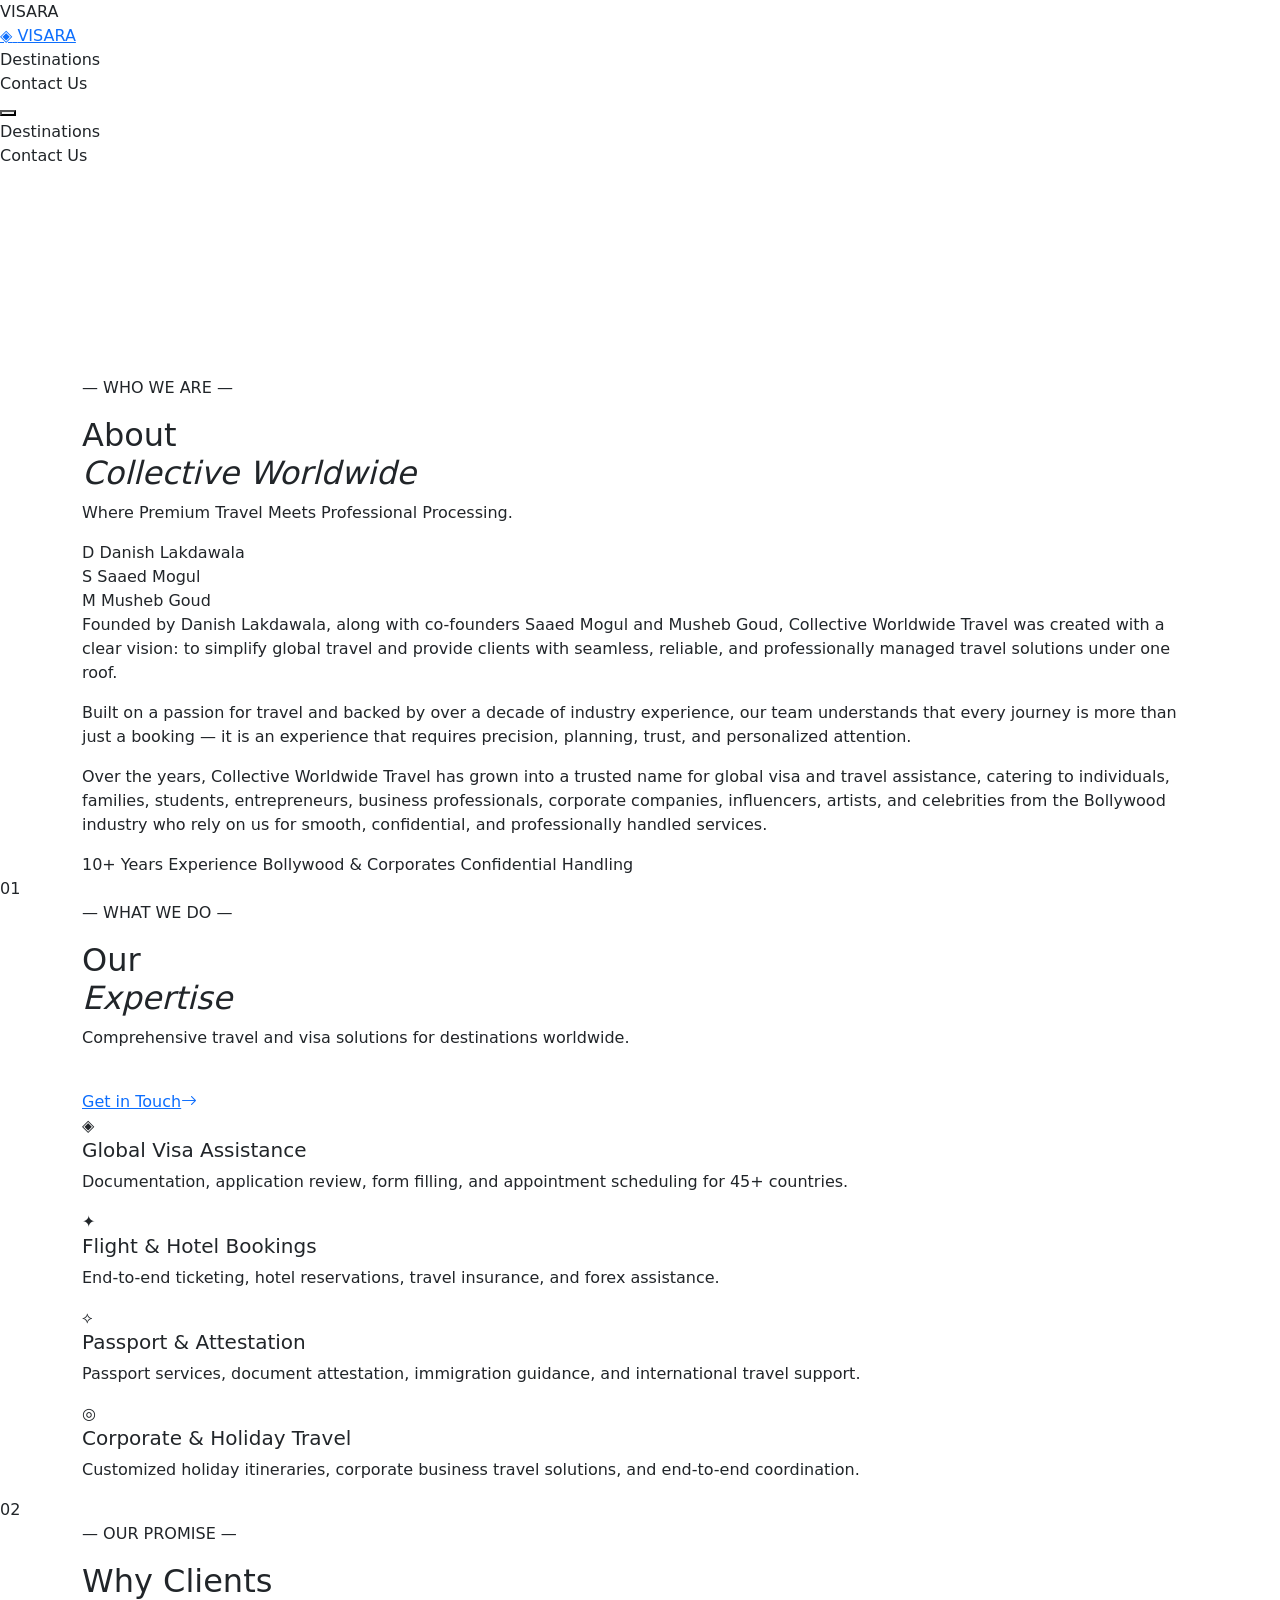
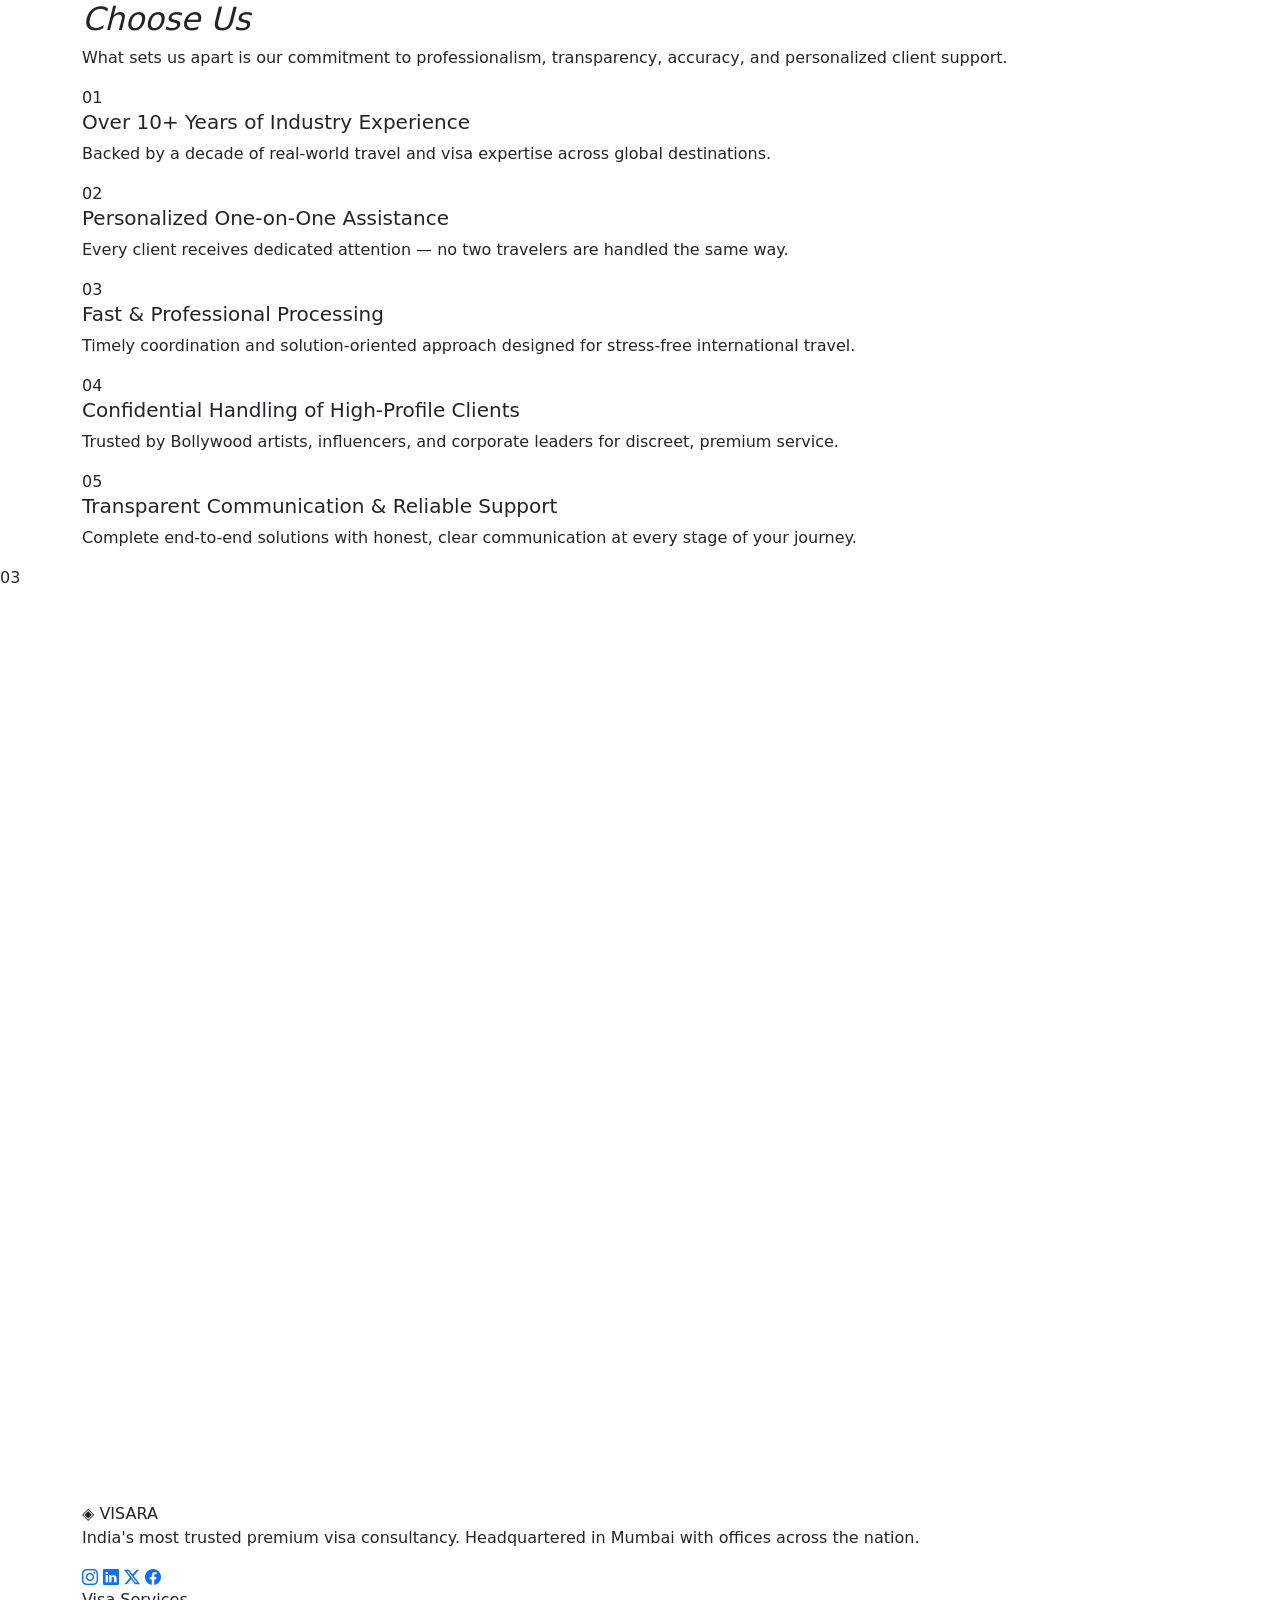
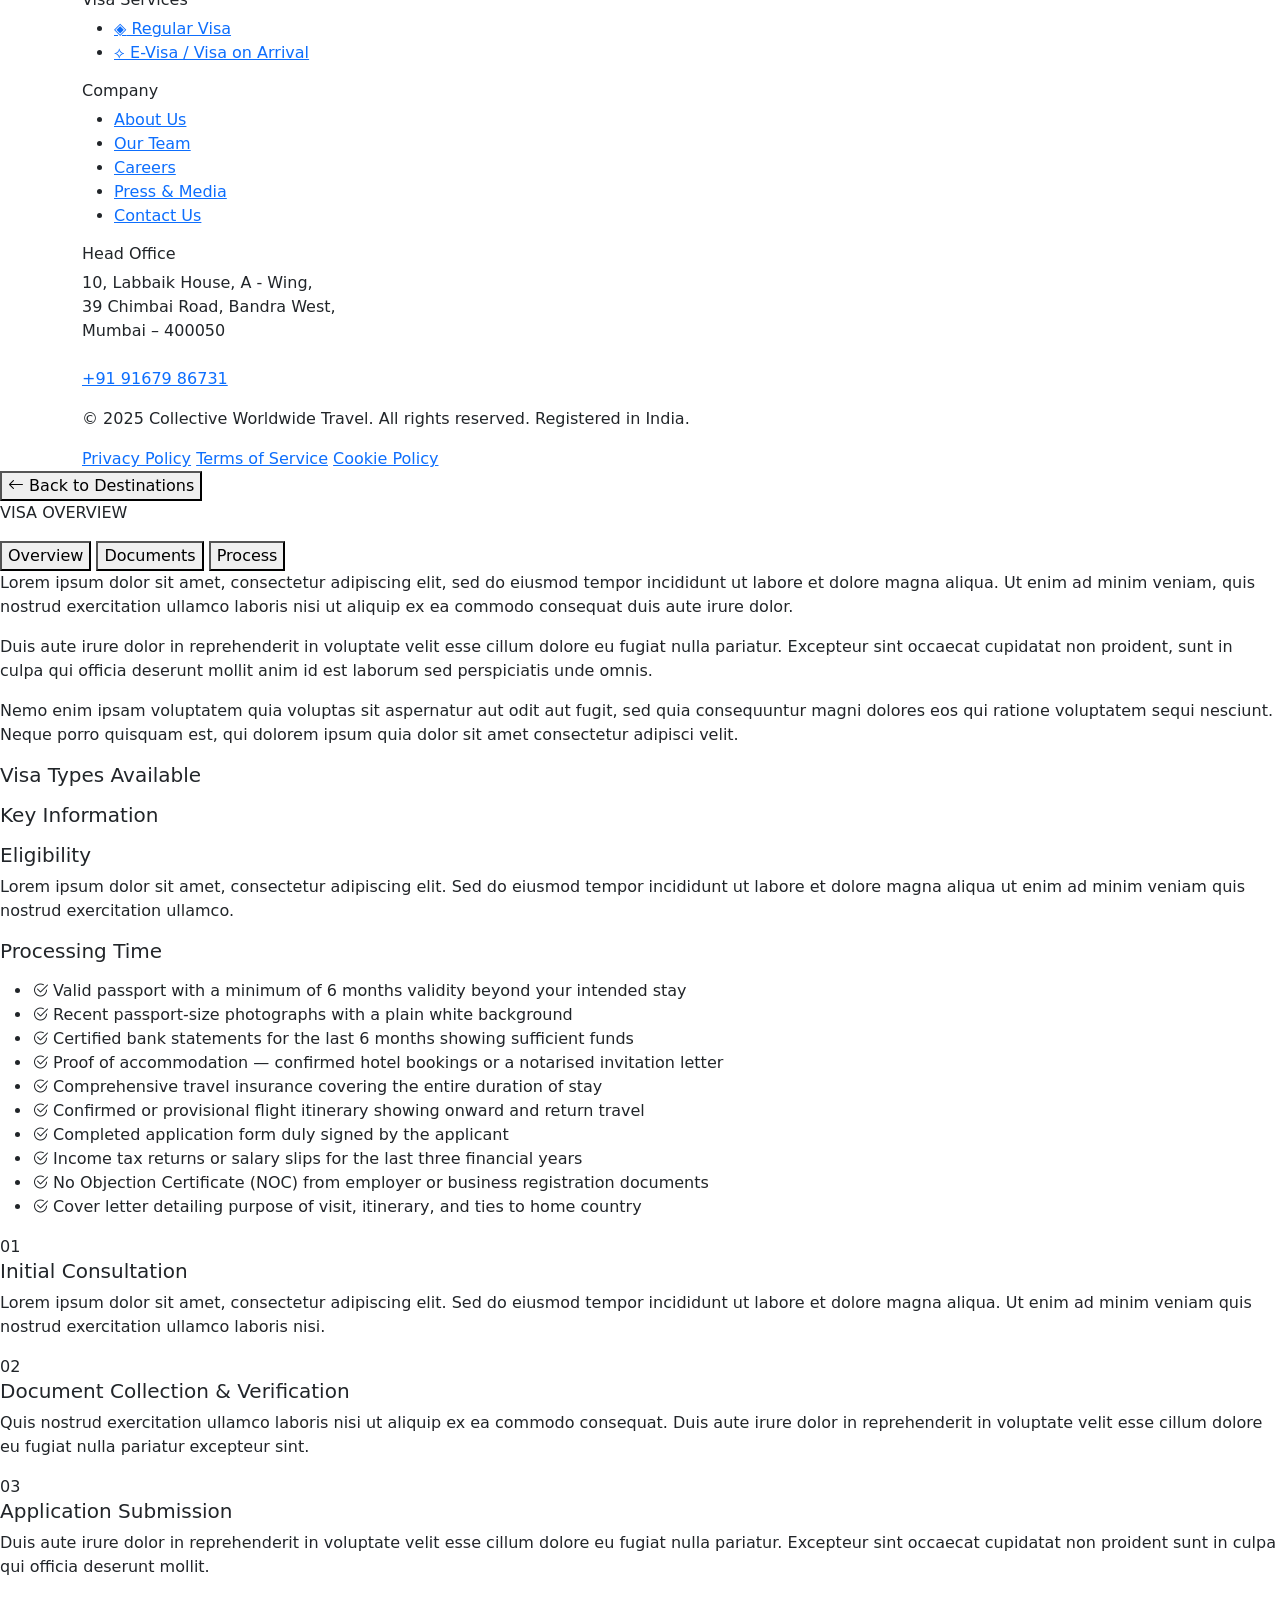
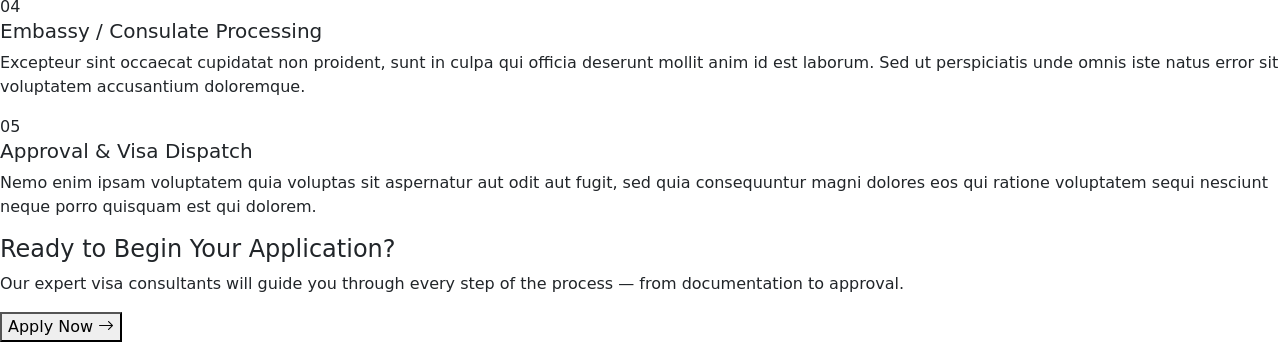
==== index.html @ 63270587 "Add files via upload" ====
<!DOCTYPE html>
<html lang="en">
<head>
  <meta charset="UTF-8" />
  <meta name="viewport" content="width=device-width, initial-scale=1.0"/>
  <title>Collective Worldwide — Destinations</title>
  <link rel="preconnect" href="https://fonts.googleapis.com"/>
  <link rel="preconnect" href="https://fonts.gstatic.com" crossorigin/>
  <link href="https://fonts.googleapis.com/css2?family=Cormorant+Garamond:ital,wght@0,300;0,400;0,600;1,300;1,400&family=Outfit:wght@300;400;500;600&display=swap" rel="stylesheet"/>
  <link href="https://cdn.jsdelivr.net/npm/bootstrap@5.3.3/dist/css/bootstrap.min.css" rel="stylesheet"/>
  <link href="https://unpkg.com/aos@2.3.4/dist/aos.css" rel="stylesheet"/>
  <link rel="stylesheet" href="https://cdn.jsdelivr.net/npm/bootstrap-icons@1.11.3/font/bootstrap-icons.min.css"/>
  <link rel="stylesheet" href="css/style.css"/>
</head>
<body>

  <div id="page-loader">
    <div class="loader-inner">
      <div class="loader-globe"></div>
      <span class="loader-text">VISARA</span>
    </div>
  </div>

  <nav id="mainNav">
    <div class="nav-inner">
      <a class="nav-brand" href="index.html">
        <span class="brand-icon">◈</span>
        <span>VISARA</span>
      </a>
      <div class="nav-links">
        <a href="index.html" class="nav-link active">Destinations</a>
        <a href="contact.html" class="nav-link">Contact Us</a>
      </div>
      <button class="nav-toggle" id="navToggle">
        <span></span><span></span><span></span>
      </button>
    </div>
    <div class="mobile-menu" id="mobileMenu">
      <a href="index.html" class="nav-link">Destinations</a>
      <a href="contact.html" class="nav-link">Contact Us</a>
    </div>
  </nav>

  <!-- DESTINATIONS LISTING -->
  <div id="screen-listing">

    <!-- HERO -->
    <section class="hero-section">
      <div class="hero-orbs">
        <div class="orb orb-1"></div>
        <div class="orb orb-2"></div>
        <div class="orb orb-3"></div>
      </div>
      <div class="hero-content">
        <p class="hero-eyebrow" data-aos="fade-up">PREMIUM VISA CONSULTANCY</p>
        <h1 class="hero-title" data-aos="fade-up" data-aos-delay="100">
          Where Will You<br/><em>Go Next?</em>
        </h1>
        <p class="hero-sub" data-aos="fade-up" data-aos-delay="200">
          Welcome to Collective Worldwide — where premium travel experiences meet trusted professional expertise.
        </p>
        <div class="hero-scroll-cue" data-aos="fade-up" data-aos-delay="350">
          <span>Explore Destinations</span>
          <div class="scroll-line"></div>
        </div>
      </div>
      <div class="hero-globe-wrap">
        <div class="globe-ring ring-1"></div>
        <div class="globe-ring ring-2"></div>
        <div class="globe-ring ring-3"></div>
        <div class="globe-core"></div>
        <div class="globe-dot dot-a"></div>
        <div class="globe-dot dot-b"></div>
        <div class="globe-dot dot-c"></div>
        <div class="globe-dot dot-d"></div>
      </div>
    </section>

    <!-- ═══════════════════════════════════════════
         STACKING CARDS: About Us / Expertise / Why
    ════════════════════════════════════════════ -->
    <div class="stack-scene" id="stackScene">

      <!-- Card 1 — About Us -->
      <div class="stack-card" id="scard-1">
        <div class="stack-card-inner">
          <div class="container-xl">
            <div class="stack-layout">
              <div class="stack-left">
                <p class="stack-eyebrow">— WHO WE ARE —</p>
                <h2 class="stack-title">About<br/><em>Collective Worldwide</em></h2>
                <p class="stack-lead">Where Premium Travel Meets Professional Processing.</p>
                <div class="stack-founders">
                  <div class="founder-pill">
                    <span class="founder-initial">D</span>
                    <span>Danish Lakdawala</span>
                  </div>
                  <div class="founder-pill">
                    <span class="founder-initial">S</span>
                    <span>Saaed Mogul</span>
                  </div>
                  <div class="founder-pill">
                    <span class="founder-initial">M</span>
                    <span>Musheb Goud</span>
                  </div>
                </div>
              </div>
              <div class="stack-right">
                <p class="stack-body">Founded by Danish Lakdawala, along with co-founders Saaed Mogul and Musheb Goud, Collective Worldwide Travel was created with a clear vision: to simplify global travel and provide clients with seamless, reliable, and professionally managed travel solutions under one roof.</p>
                <p class="stack-body">Built on a passion for travel and backed by over a decade of industry experience, our team understands that every journey is more than just a booking — it is an experience that requires precision, planning, trust, and personalized attention.</p>
                <p class="stack-body">Over the years, Collective Worldwide Travel has grown into a trusted name for global visa and travel assistance, catering to individuals, families, students, entrepreneurs, business professionals, corporate companies, influencers, artists, and celebrities from the Bollywood industry who rely on us for smooth, confidential, and professionally handled services.</p>
                <div class="stack-tag-row">
                  <span class="stack-tag">10+ Years Experience</span>
                  <span class="stack-tag">Bollywood & Corporates</span>
                  <span class="stack-tag">Confidential Handling</span>
                </div>
              </div>
            </div>
          </div>
          <div class="stack-card-number">01</div>
        </div>
      </div>

      <!-- Card 2 — Our Expertise -->
      <div class="stack-card" id="scard-2">
        <div class="stack-card-inner">
          <div class="container-xl">
            <div class="stack-layout">
              <div class="stack-left">
                <p class="stack-eyebrow">— WHAT WE DO —</p>
                <h2 class="stack-title">Our<br/><em>Expertise</em></h2>
                <p class="stack-lead">Comprehensive travel and visa solutions for destinations worldwide.</p>
                <a href="contact.html" class="btn-gold mt-4 d-inline-flex">
                  <span>Get in Touch</span>
                  <i class="bi bi-arrow-right"></i>
                </a>
              </div>
              <div class="stack-right">
                <div class="expertise-grid">
                  <div class="expertise-item">
                    <span class="expertise-icon">◈</span>
                    <div>
                      <h5>Global Visa Assistance</h5>
                      <p>Documentation, application review, form filling, and appointment scheduling for 45+ countries.</p>
                    </div>
                  </div>
                  <div class="expertise-item">
                    <span class="expertise-icon">✦</span>
                    <div>
                      <h5>Flight & Hotel Bookings</h5>
                      <p>End-to-end ticketing, hotel reservations, travel insurance, and forex assistance.</p>
                    </div>
                  </div>
                  <div class="expertise-item">
                    <span class="expertise-icon">⟡</span>
                    <div>
                      <h5>Passport & Attestation</h5>
                      <p>Passport services, document attestation, immigration guidance, and international travel support.</p>
                    </div>
                  </div>
                  <div class="expertise-item">
                    <span class="expertise-icon">◎</span>
                    <div>
                      <h5>Corporate & Holiday Travel</h5>
                      <p>Customized holiday itineraries, corporate business travel solutions, and end-to-end coordination.</p>
                    </div>
                  </div>
                </div>
              </div>
            </div>
          </div>
          <div class="stack-card-number">02</div>
        </div>
      </div>

      <!-- Card 3 — Why Choose Us -->
      <div class="stack-card" id="scard-3">
        <div class="stack-card-inner">
          <div class="container-xl">
            <div class="stack-layout">
              <div class="stack-left">
                <p class="stack-eyebrow">— OUR PROMISE —</p>
                <h2 class="stack-title">Why Clients<br/><em>Choose Us</em></h2>
                <p class="stack-lead">What sets us apart is our commitment to professionalism, transparency, accuracy, and personalized client support.</p>
              </div>
              <div class="stack-right">
                <div class="why-list">
                  <div class="why-item">
                    <span class="why-num">01</span>
                    <div>
                      <h5>Over 10+ Years of Industry Experience</h5>
                      <p>Backed by a decade of real-world travel and visa expertise across global destinations.</p>
                    </div>
                  </div>
                  <div class="why-item">
                    <span class="why-num">02</span>
                    <div>
                      <h5>Personalized One-on-One Assistance</h5>
                      <p>Every client receives dedicated attention — no two travelers are handled the same way.</p>
                    </div>
                  </div>
                  <div class="why-item">
                    <span class="why-num">03</span>
                    <div>
                      <h5>Fast & Professional Processing</h5>
                      <p>Timely coordination and solution-oriented approach designed for stress-free international travel.</p>
                    </div>
                  </div>
                  <div class="why-item">
                    <span class="why-num">04</span>
                    <div>
                      <h5>Confidential Handling of High-Profile Clients</h5>
                      <p>Trusted by Bollywood artists, influencers, and corporate leaders for discreet, premium service.</p>
                    </div>
                  </div>
                  <div class="why-item">
                    <span class="why-num">05</span>
                    <div>
                      <h5>Transparent Communication & Reliable Support</h5>
                      <p>Complete end-to-end solutions with honest, clear communication at every stage of your journey.</p>
                    </div>
                  </div>
                </div>
              </div>
            </div>
          </div>
          <div class="stack-card-number">03</div>
        </div>
      </div>

    </div>
    <!-- end .stack-scene -->

    <!-- DESTINATIONS SECTION -->
    <section class="destinations-section" id="destinations">
      <div class="container-xl">
        <div class="section-head" data-aos="fade-up">
          <p class="section-label">— 45 NATIONS —</p>
          <h2 class="section-title">Choose Your Destination</h2>
          <p class="section-sub">Click any country card to explore visa requirements and begin your application.</p>
        </div>

        <div class="visa-type-tabs" data-aos="fade-up">
          <button class="vt-tab active" data-vt="regular" id="tab-regular">
            <span class="vt-tab-icon">◈</span>
            <span class="vt-tab-label">Regular Visa</span>
            <span class="vt-tab-count" id="countRegular">30</span>
          </button>
          <button class="vt-tab" data-vt="evisa" id="tab-evisa">
            <span class="vt-tab-icon">⟡</span>
            <span class="vt-tab-label">E-Visa / Visa on Arrival</span>
            <span class="vt-tab-count" id="countEvisa">15</span>
          </button>
        </div>

        <div class="countries-grid" id="countriesGrid"></div>
      </div>
    </section>

    <!-- STATS -->
    <section class="stats-section">
      <div class="container-xl">
        <div class="stats-bar" data-aos="fade-up">
          <div class="stat-item">
            <span class="stat-num" data-target="48000">0</span><span class="stat-suffix">+</span>
            <p>Visas Processed</p>
          </div>
          <div class="stat-divider"></div>
          <div class="stat-item">
            <span class="stat-num" data-target="45">0</span>
            <p>Countries Covered</p>
          </div>
          <div class="stat-divider"></div>
          <div class="stat-item">
            <span class="stat-num" data-target="98">0</span><span class="stat-suffix">%</span>
            <p>Approval Rate</p>
          </div>
          <div class="stat-divider"></div>
          <div class="stat-item">
            <span class="stat-num" data-target="15">0</span><span class="stat-suffix">+</span>
            <p>Years Experience</p>
          </div>
        </div>
      </div>
    </section>

    <!-- WHY SECTION -->
    <section class="why-section">
      <div class="container-xl">
        <div class="row align-items-center g-5">
          <div class="col-lg-5" data-aos="fade-right">
            <p class="section-label">— WHY VISARA —</p>
            <h2 class="section-title">Crafted for the<br/><em>Discerning Traveller</em></h2>
            <p class="why-body">No two travelers are the same, which is why every service is handled with attention to detail, timely coordination, and a solution-oriented approach designed to make international travel stress-free and convenient.</p>
            <a href="contact.html" class="btn-gold mt-4 d-inline-block">Get in Touch</a>
          </div>
          <div class="col-lg-7">
            <div class="features-grid">
              <div class="feature-card" data-aos="fade-up" data-aos-delay="0">
                <div class="feature-icon">⟡</div>
                <h4>End-to-End Processing</h4>
                <p>From documentation to dispatch, we handle every step with precision and professionalism.</p>
              </div>
              <div class="feature-card" data-aos="fade-up" data-aos-delay="80">
                <div class="feature-icon">◎</div>
                <h4>Legal Expertise</h4>
                <p>Our team brings deep knowledge of embassy requirements, immigration laws, and visa regulations.</p>
              </div>
              <div class="feature-card" data-aos="fade-up" data-aos-delay="160">
                <div class="feature-icon">✦</div>
                <h4>Real-Time Tracking</h4>
                <p>Stay informed at every stage — from submission to approval — with live status updates.</p>
              </div>
              <div class="feature-card" data-aos="fade-up" data-aos-delay="240">
                <div class="feature-icon">◈</div>
                <h4>Dedicated Concierge</h4>
                <p>A personal consultant assigned to your case from start to finish, ensuring a seamless experience.</p>
              </div>
            </div>
          </div>
        </div>
      </div>
    </section>

    <!-- FOOTER -->
    <footer>
      <div class="container-xl">
        <div class="footer-top">
          <div class="footer-brand">
            <div class="footer-logo">
              <span class="brand-icon">◈</span>
              <span>VISARA</span>
            </div>
            <p>India's most trusted premium visa consultancy. Headquartered in Mumbai with offices across the nation.</p>
            <div class="social-links">
              <a href="#"><i class="bi bi-instagram"></i></a>
              <a href="#"><i class="bi bi-linkedin"></i></a>
              <a href="#"><i class="bi bi-twitter-x"></i></a>
              <a href="#"><i class="bi bi-facebook"></i></a>
            </div>
          </div>
          <div class="footer-links-col">
            <h6>Visa Services</h6>
            <ul>
              <li>
                <a href="#destinations" class="footer-visa-link" data-vt="regular">
                  <span class="footer-visa-dot">◈</span> Regular Visa
                </a>
              </li>
              <li>
                <a href="#destinations" class="footer-visa-link" data-vt="evisa">
                  <span class="footer-visa-dot">⟡</span> E-Visa / Visa on Arrival
                </a>
              </li>
            </ul>
          </div>
          <div class="footer-links-col">
            <h6>Company</h6>
            <ul>
              <li><a href="#" class="footer-about-link">About Us</a></li>
              <li><a href="#">Our Team</a></li>
              <li><a href="#">Careers</a></li>
              <li><a href="#">Press & Media</a></li>
              <li><a href="contact.html">Contact Us</a></li>
            </ul>
          </div>
          <div class="footer-links-col">
            <h6>Head Office</h6>
            <address>
              10, Labbaik House, A - Wing,<br/>
              39 Chimbai Road, Bandra West,<br/>
              Mumbai – 400050<br/><br/>
              <a href="tel:+919167986731">+91 91679 86731</a>
            </address>
          </div>
        </div>
        <div class="footer-bottom">
          <p>© 2025 Collective Worldwide Travel. All rights reserved. Registered in India.</p>
          <div class="footer-legal">
            <a href="#">Privacy Policy</a>
            <a href="#">Terms of Service</a>
            <a href="#">Cookie Policy</a>
          </div>
        </div>
      </div>
    </footer>
  </div>

  <!-- COUNTRY DETAIL SCREEN -->
  <div id="screen-detail">
    <button class="detail-back-btn" id="backBtn">
      <i class="bi bi-arrow-left"></i>
      <span>Back to Destinations</span>
    </button>

    <section class="detail-hero">
      <div class="hero-orbs">
        <div class="orb orb-1"></div>
        <div class="orb orb-2"></div>
      </div>
      <div class="detail-hero-bg-flag" id="detailBgFlag"></div>
      <div class="detail-hero-content">
        <div class="detail-flag-big" id="detailFlagBig"></div>
        <div class="detail-title-block">
          <p class="detail-eyebrow">VISA OVERVIEW</p>
          <h1 class="detail-title" id="detailTitle"></h1>
          <div class="detail-tags" id="detailTags"></div>
        </div>
      </div>
    </section>

    <div class="detail-body">
      <div class="detail-tabs">
        <button class="dtab active" data-dtab="overview">Overview</button>
        <button class="dtab" data-dtab="docs">Documents</button>
        <button class="dtab" data-dtab="process">Process</button>
      </div>

      <div class="detail-tab-pane active" id="dtab-overview">
        <div class="detail-overview-text">
          <p>Lorem ipsum dolor sit amet, consectetur adipiscing elit, sed do eiusmod tempor incididunt ut labore et dolore magna aliqua. Ut enim ad minim veniam, quis nostrud exercitation ullamco laboris nisi ut aliquip ex ea commodo consequat duis aute irure dolor.</p>
          <p>Duis aute irure dolor in reprehenderit in voluptate velit esse cillum dolore eu fugiat nulla pariatur. Excepteur sint occaecat cupidatat non proident, sunt in culpa qui officia deserunt mollit anim id est laborum sed perspiciatis unde omnis.</p>
          <p>Nemo enim ipsam voluptatem quia voluptas sit aspernatur aut odit aut fugit, sed quia consequuntur magni dolores eos qui ratione voluptatem sequi nesciunt. Neque porro quisquam est, qui dolorem ipsum quia dolor sit amet consectetur adipisci velit.</p>
        </div>
        <div class="detail-overview-grid">
          <div class="detail-info-card">
            <h5>Visa Types Available</h5>
            <ul id="detailVisaTypes"></ul>
          </div>
          <div class="detail-info-card">
            <h5>Key Information</h5>
            <p id="detailKeyInfo"></p>
          </div>
          <div class="detail-info-card">
            <h5>Eligibility</h5>
            <p>Lorem ipsum dolor sit amet, consectetur adipiscing elit. Sed do eiusmod tempor incididunt ut labore et dolore magna aliqua ut enim ad minim veniam quis nostrud exercitation ullamco.</p>
          </div>
          <div class="detail-info-card">
            <h5>Processing Time</h5>
            <p id="detailProcessingTime"></p>
          </div>
        </div>
      </div>

      <div class="detail-tab-pane" id="dtab-docs">
        <ul class="doc-list">
          <li><i class="bi bi-check2-circle"></i> Valid passport with a minimum of 6 months validity beyond your intended stay</li>
          <li><i class="bi bi-check2-circle"></i> Recent passport-size photographs with a plain white background</li>
          <li><i class="bi bi-check2-circle"></i> Certified bank statements for the last 6 months showing sufficient funds</li>
          <li><i class="bi bi-check2-circle"></i> Proof of accommodation — confirmed hotel bookings or a notarised invitation letter</li>
          <li><i class="bi bi-check2-circle"></i> Comprehensive travel insurance covering the entire duration of stay</li>
          <li><i class="bi bi-check2-circle"></i> Confirmed or provisional flight itinerary showing onward and return travel</li>
          <li><i class="bi bi-check2-circle"></i> Completed application form duly signed by the applicant</li>
          <li><i class="bi bi-check2-circle"></i> Income tax returns or salary slips for the last three financial years</li>
          <li><i class="bi bi-check2-circle"></i> No Objection Certificate (NOC) from employer or business registration documents</li>
          <li><i class="bi bi-check2-circle"></i> Cover letter detailing purpose of visit, itinerary, and ties to home country</li>
        </ul>
      </div>

      <div class="detail-tab-pane" id="dtab-process">
        <div class="process-steps">
          <div class="p-step">
            <div class="p-num">01</div>
            <div>
              <h5>Initial Consultation</h5>
              <p>Lorem ipsum dolor sit amet, consectetur adipiscing elit. Sed do eiusmod tempor incididunt ut labore et dolore magna aliqua. Ut enim ad minim veniam quis nostrud exercitation ullamco laboris nisi.</p>
            </div>
          </div>
          <div class="p-step">
            <div class="p-num">02</div>
            <div>
              <h5>Document Collection & Verification</h5>
              <p>Quis nostrud exercitation ullamco laboris nisi ut aliquip ex ea commodo consequat. Duis aute irure dolor in reprehenderit in voluptate velit esse cillum dolore eu fugiat nulla pariatur excepteur sint.</p>
            </div>
          </div>
          <div class="p-step">
            <div class="p-num">03</div>
            <div>
              <h5>Application Submission</h5>
              <p>Duis aute irure dolor in reprehenderit in voluptate velit esse cillum dolore eu fugiat nulla pariatur. Excepteur sint occaecat cupidatat non proident sunt in culpa qui officia deserunt mollit.</p>
            </div>
          </div>
          <div class="p-step">
            <div class="p-num">04</div>
            <div>
              <h5>Embassy / Consulate Processing</h5>
              <p>Excepteur sint occaecat cupidatat non proident, sunt in culpa qui officia deserunt mollit anim id est laborum. Sed ut perspiciatis unde omnis iste natus error sit voluptatem accusantium doloremque.</p>
            </div>
          </div>
          <div class="p-step">
            <div class="p-num">05</div>
            <div>
              <h5>Approval & Visa Dispatch</h5>
              <p>Nemo enim ipsam voluptatem quia voluptas sit aspernatur aut odit aut fugit, sed quia consequuntur magni dolores eos qui ratione voluptatem sequi nesciunt neque porro quisquam est qui dolorem.</p>
            </div>
          </div>
        </div>
      </div>

      <div class="detail-apply-bar">
        <div>
          <h4>Ready to Begin Your Application?</h4>
          <p>Our expert visa consultants will guide you through every step of the process — from documentation to approval.</p>
        </div>
        <button class="btn-gold" id="detailApplyBtn">
          <span>Apply Now</span>
          <i class="bi bi-arrow-right"></i>
        </button>
      </div>
    </div>
  </div>

  <script src="https://cdn.jsdelivr.net/npm/bootstrap@5.3.3/dist/js/bootstrap.bundle.min.js"></script>
  <script src="https://unpkg.com/aos@2.3.4/dist/aos.js"></script>
  <script src="js/script.js"></script>
</body>
</html>
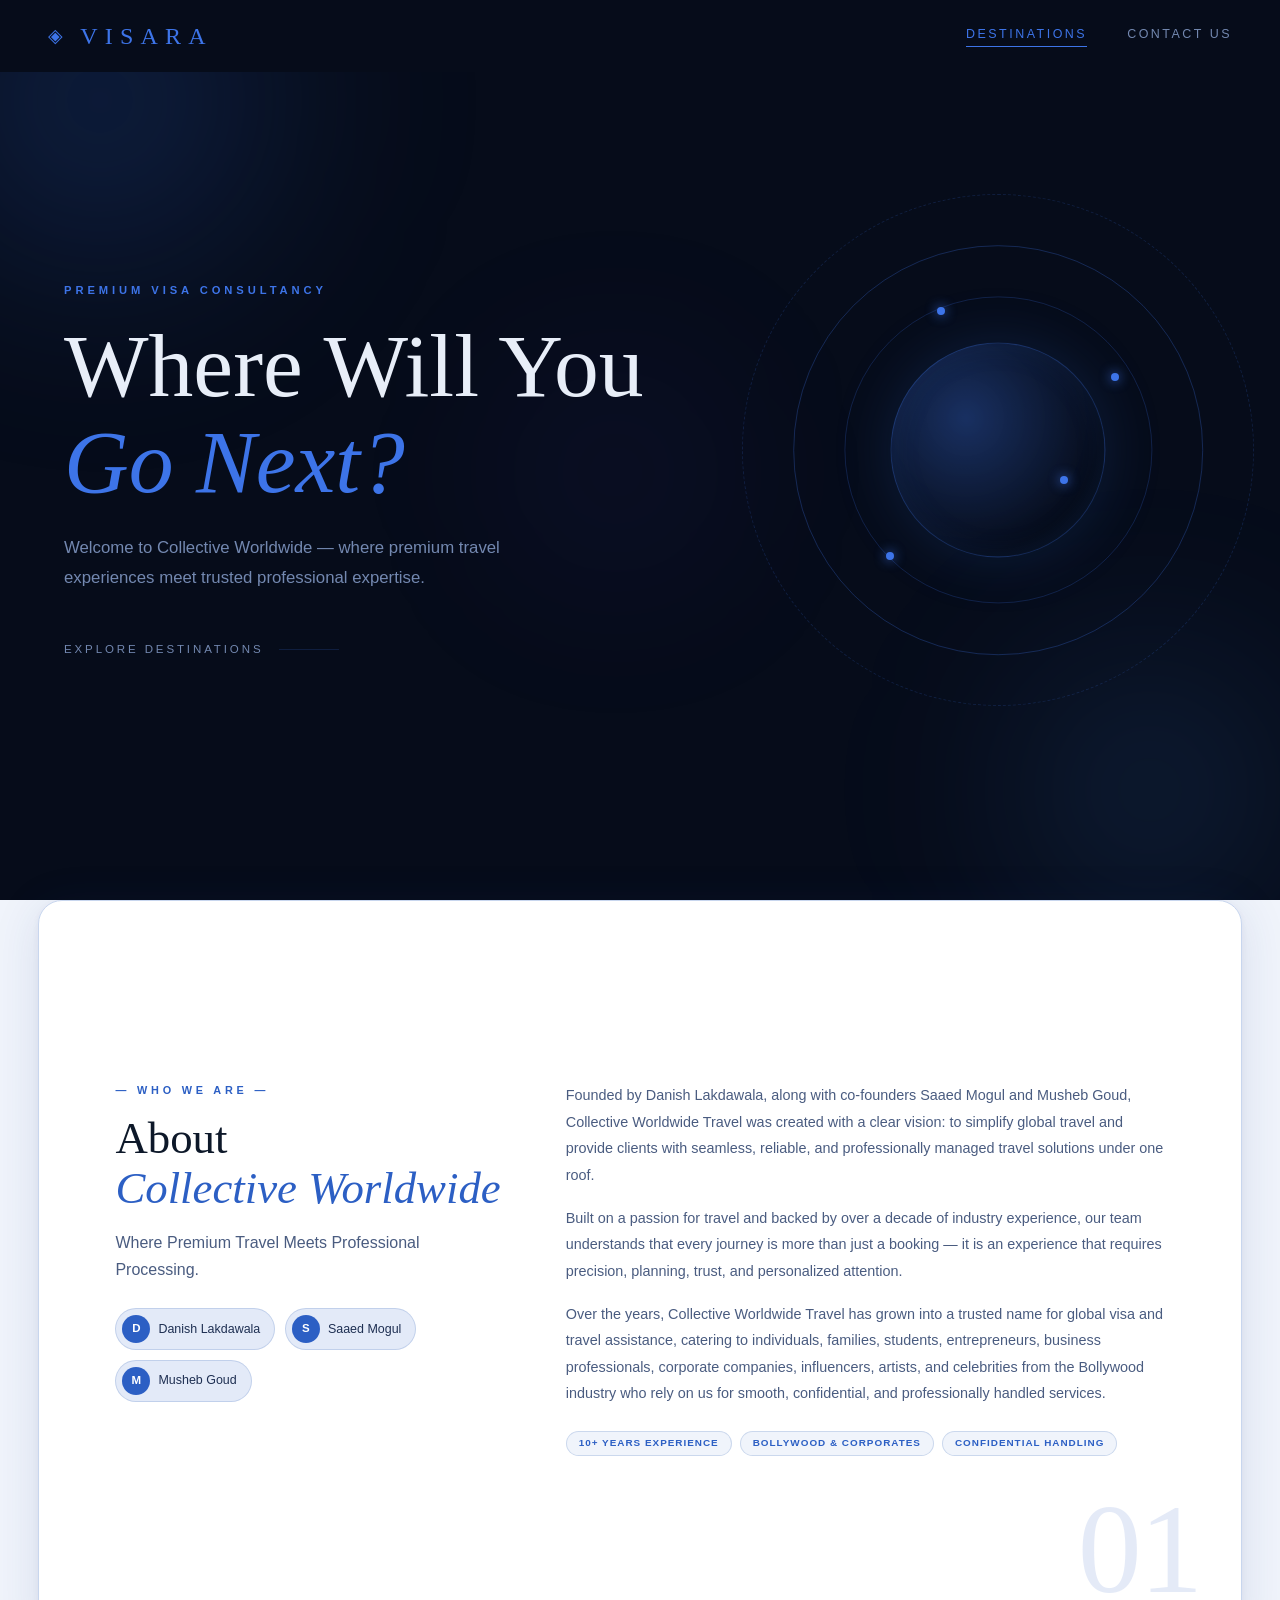
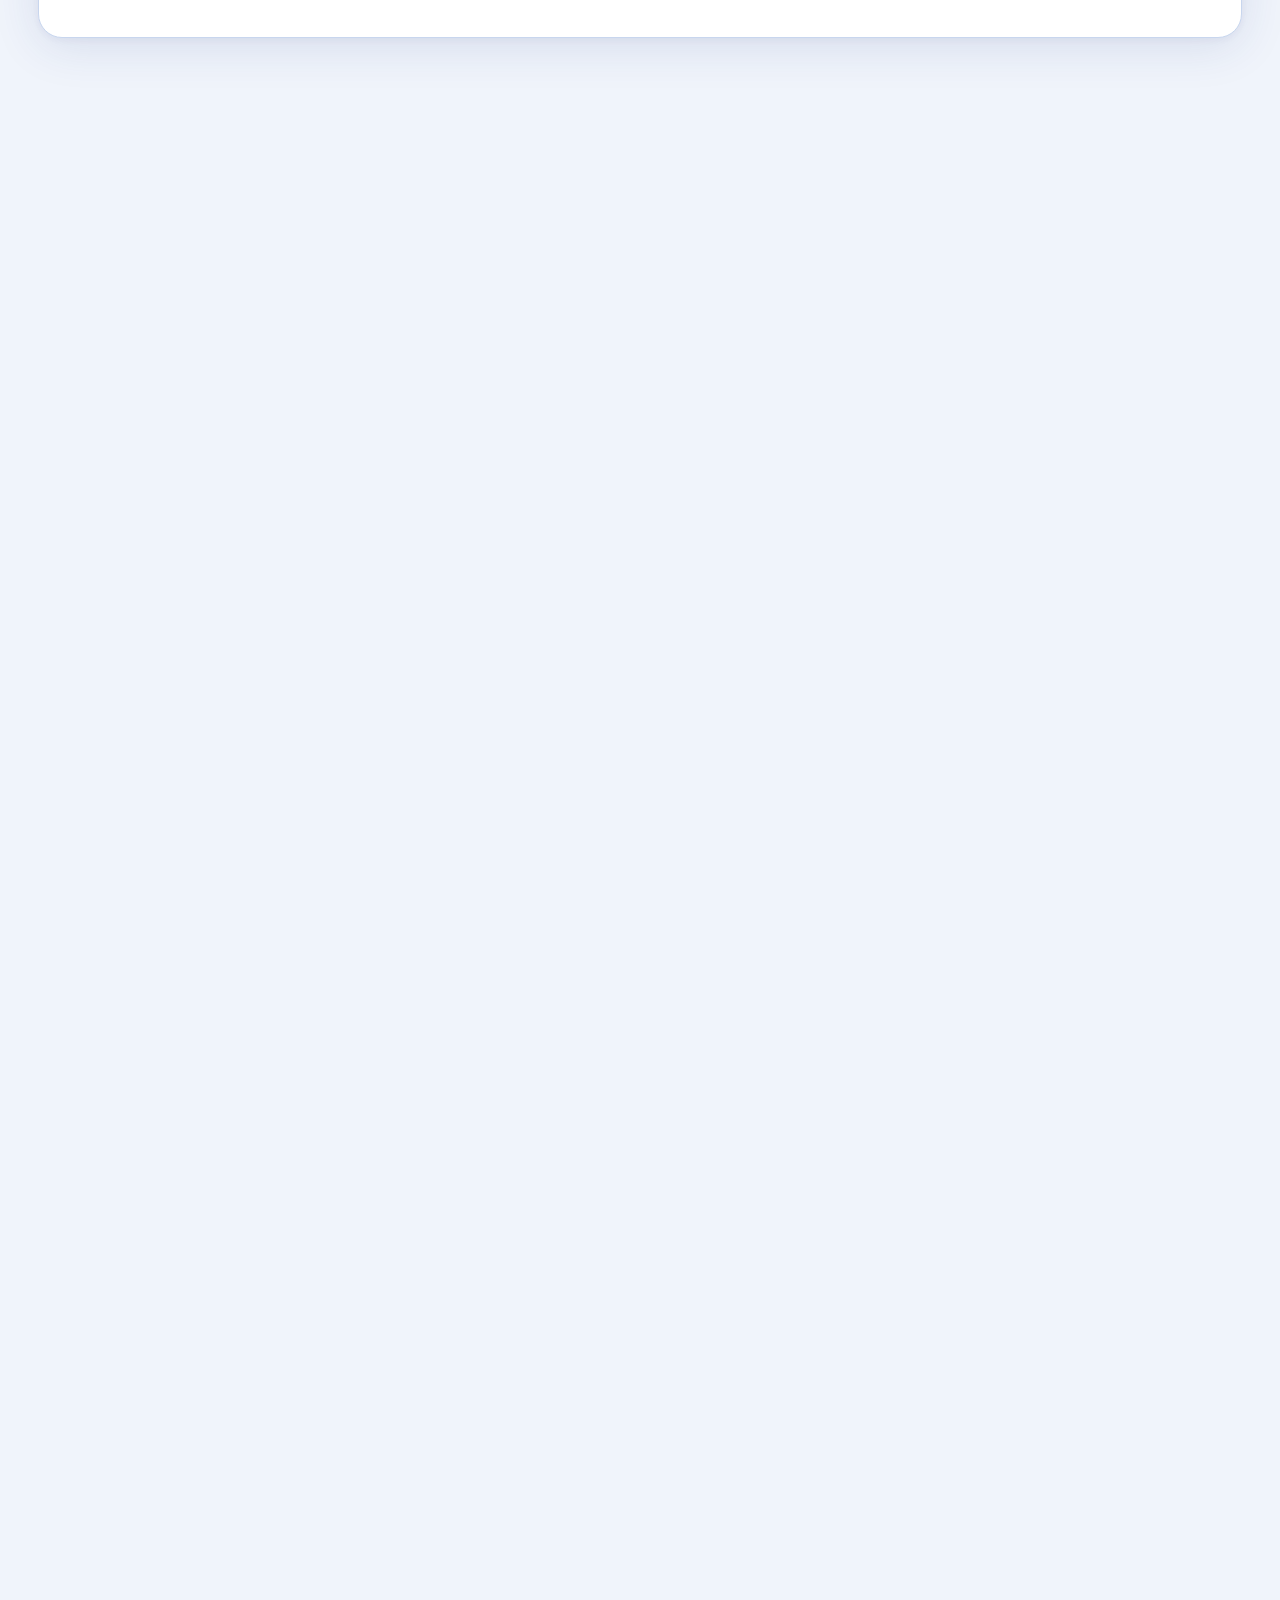
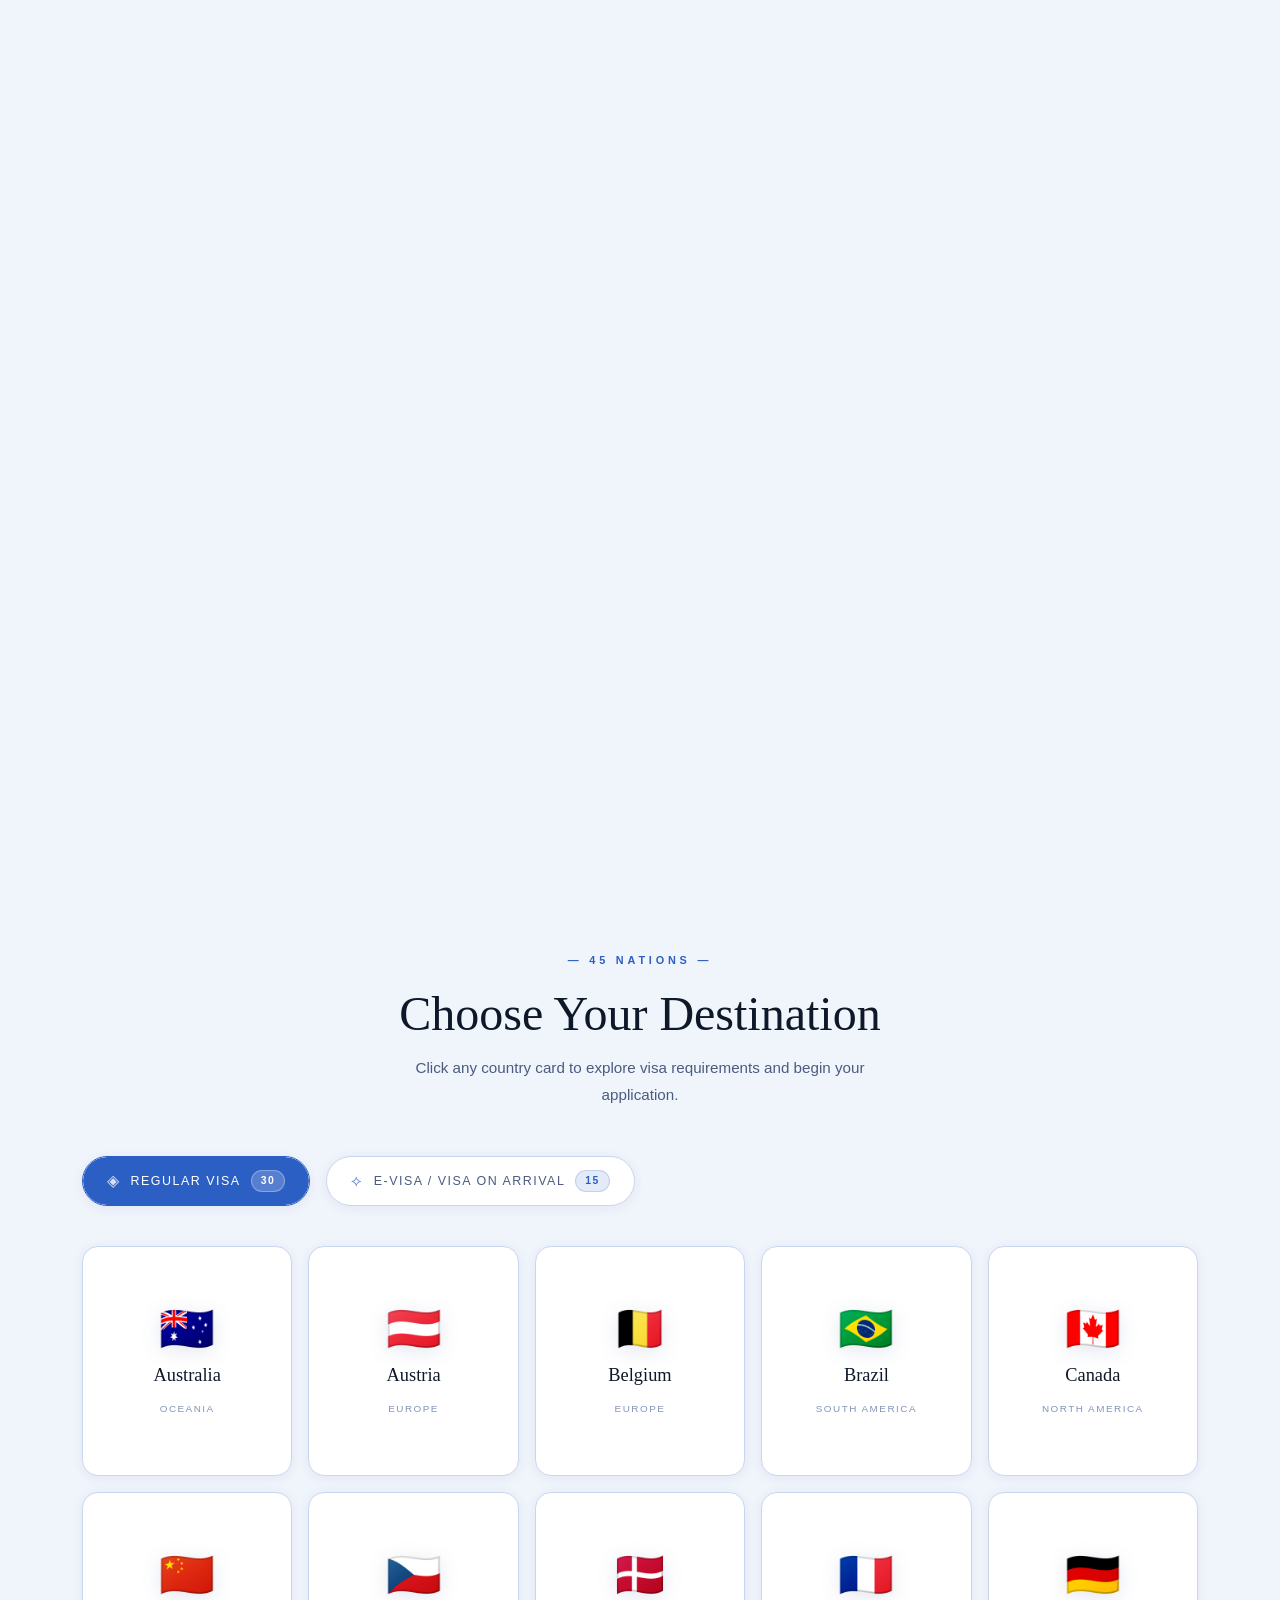
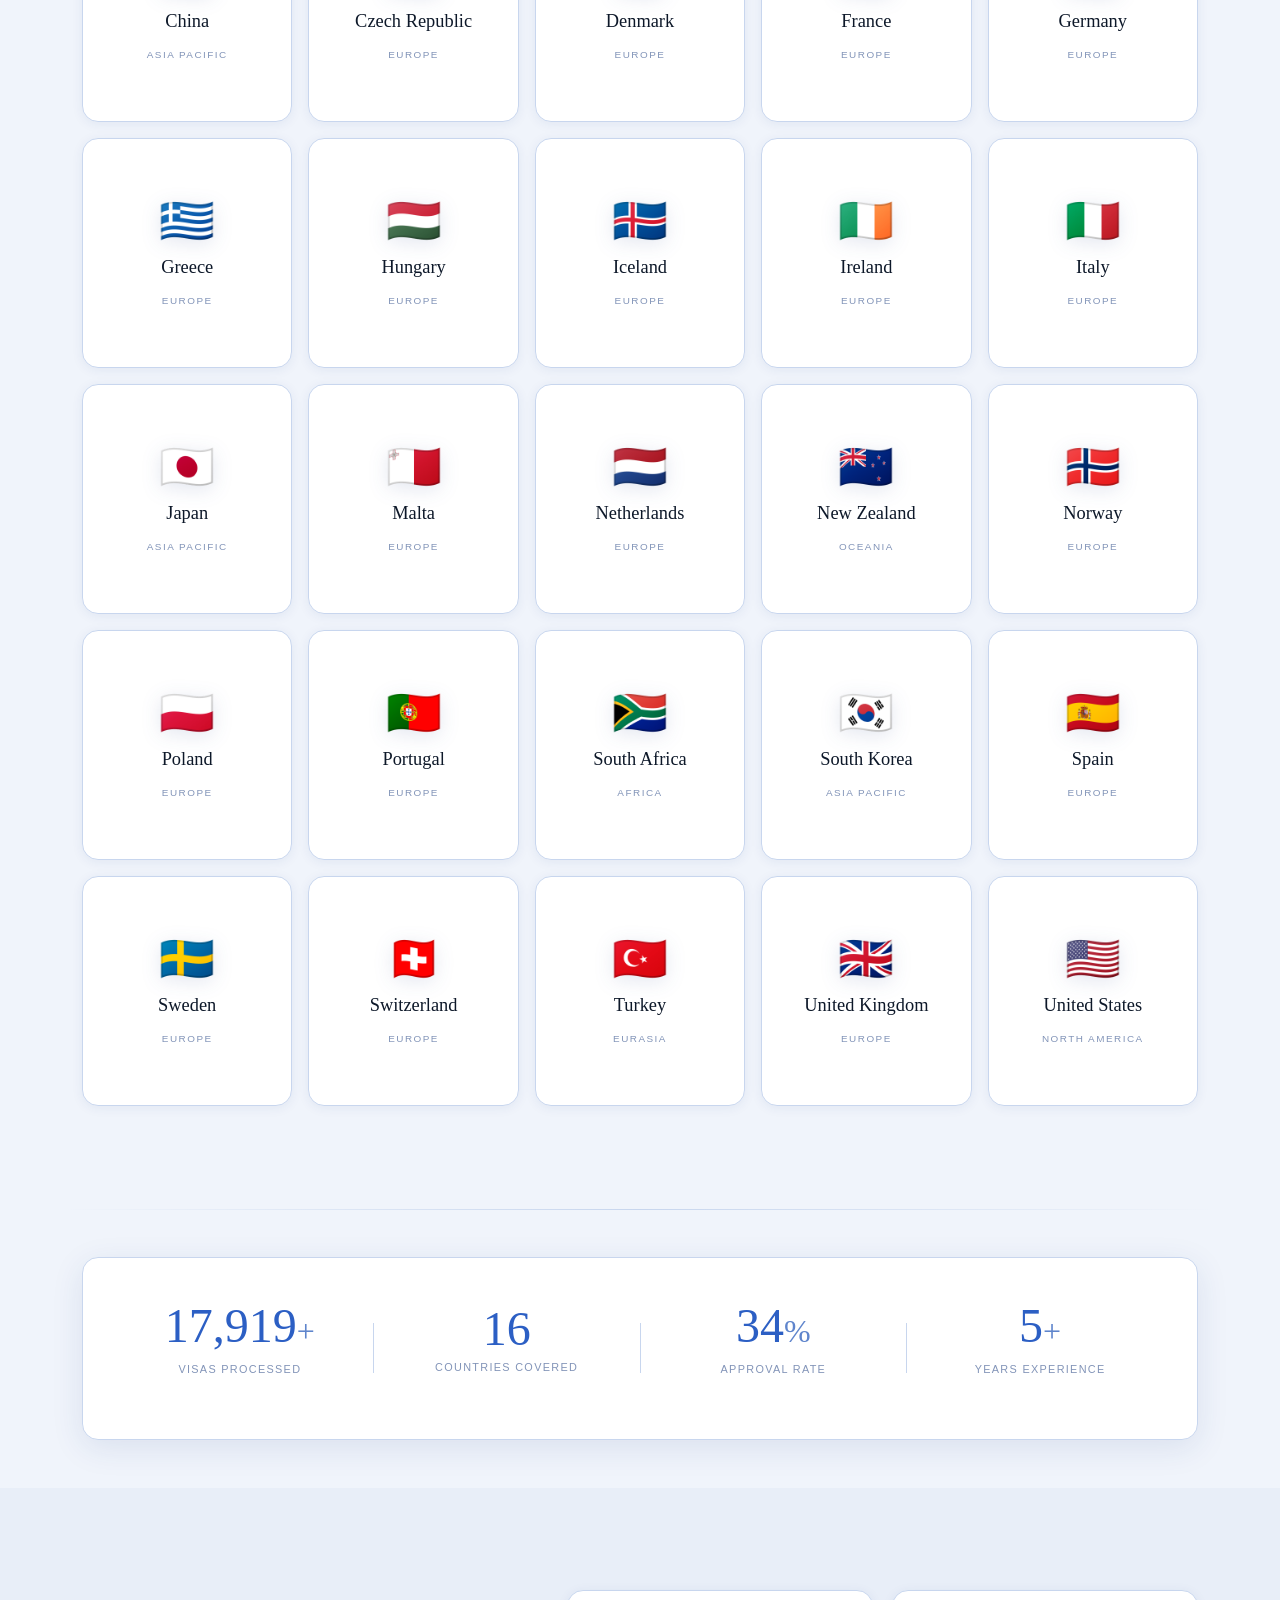
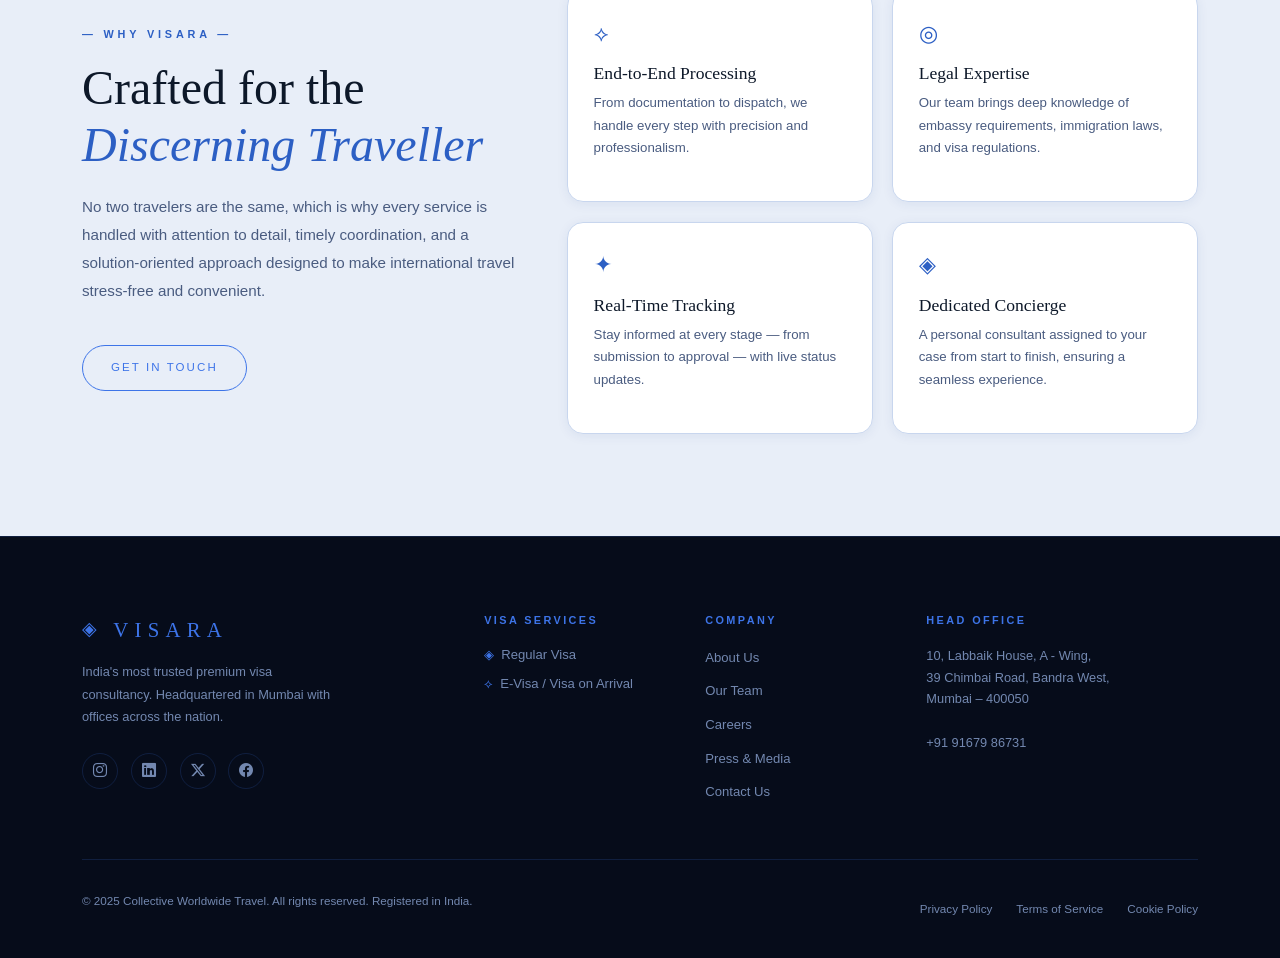
==== commit 03f896ec: "Refactor country detail layout in index.html Rearranged back button and hero background flag in the " ====
--- a/index.html
+++ b/index.html
@@ -388,17 +388,13 @@
 
   <!-- COUNTRY DETAIL SCREEN -->
   <div id="screen-detail">
-    <button class="detail-back-btn" id="backBtn">
-      <i class="bi bi-arrow-left"></i>
-      <span>Back to Destinations</span>
-    </button>
-
     <section class="detail-hero">
-      <div class="hero-orbs">
-        <div class="orb orb-1"></div>
-        <div class="orb orb-2"></div>
-      </div>
-      <div class="detail-hero-bg-flag" id="detailBgFlag"></div>
+      <!-- Dynamic split-bg layers injected by JS here -->
+      <div class="detail-hero-bg-flag" id="detailBgFlag" style="display:none;"></div>
+      <button class="detail-back-btn" id="backBtn">
+        <i class="bi bi-arrow-left"></i>
+        <span>Back to Destinations</span>
+      </button>
       <div class="detail-hero-content">
         <div class="detail-flag-big" id="detailFlagBig"></div>
         <div class="detail-title-block">
@@ -413,7 +409,7 @@
       <div class="detail-tabs">
         <button class="dtab active" data-dtab="overview">Overview</button>
         <button class="dtab" data-dtab="docs">Documents</button>
-        <button class="dtab" data-dtab="process">Process</button>
+        <!-- <button class="dtab" data-dtab="process">Process</button> -->
       </div>
 
       <div class="detail-tab-pane active" id="dtab-overview">
@@ -514,4 +510,4 @@
   <script src="https://unpkg.com/aos@2.3.4/dist/aos.js"></script>
   <script src="js/script.js"></script>
 </body>
-</html>+</html>
--- a/css/style.css
+++ b/css/style.css
@@ -0,0 +1,1481 @@
+:root {
+  --bg:           #f0f4fb;
+  --bg-soft:      #e8eef8;
+  --bg-card:      #ffffff;
+  --bg-muted:     #dce5f5;
+  --border:       #c8d6ee;
+  --border-accent: rgba(59,100,180,0.2);
+
+  --blue:         #2c5fc4;
+  --blue-bright:  #3d74e8;
+  --blue-dim:     #5f85cc;
+  --blue-pale:    rgba(44,95,196,0.07);
+  --blue-pale2:   rgba(44,95,196,0.13);
+
+  --dark:         #060c1a;
+  --dark-mid:     #0b1530;
+  --dark-light:   #111e3f;
+  --dark-border:  rgba(61,116,232,0.18);
+  --dark-glass:   rgba(255,255,255,0.05);
+
+  --ink:          #0d1829;
+  --text:         #1e2f52;
+  --text-mid:     #4a5c80;
+  --text-dim:     #8294b8;
+
+  --dark-text:    #c2ceea;
+  --dark-text-dim:#7388b0;
+
+  --shadow-sm:    0 2px 12px rgba(30,60,130,0.07);
+  --shadow-md:    0 8px 32px rgba(30,60,130,0.1);
+  --shadow-lg:    0 20px 60px rgba(30,60,130,0.14);
+
+  --radius: 16px;
+  --transition: 0.4s cubic-bezier(0.25, 0.46, 0.45, 0.94);
+}
+
+*, *::before, *::after { box-sizing: border-box; margin: 0; padding: 0; }
+
+html {
+  scroll-behavior: smooth;
+  /* NOTE: overflow-x on html kills position:sticky — use clip-path on body instead */
+}
+
+body {
+  background: var(--bg);
+  color: var(--text);
+  font-family: 'Outfit', sans-serif;
+  font-weight: 300;
+  overflow-x: clip;   /* clip, NOT hidden — clip does not create a scroll container */
+  width: 100%;
+  max-width: 100vw;
+}
+
+::selection { background: var(--blue-dim); color: #fff; }
+
+/* ── LOADER ── */
+#page-loader {
+  position: fixed;
+  inset: 0;
+  background: var(--dark);
+  display: flex;
+  align-items: center;
+  justify-content: center;
+  z-index: 9999;
+  transition: opacity 0.6s ease, visibility 0.6s ease;
+}
+#page-loader.hidden { opacity: 0; visibility: hidden; pointer-events: none; }
+
+.loader-inner { display: flex; flex-direction: column; align-items: center; gap: 20px; }
+
+.loader-globe {
+  width: 56px; height: 56px;
+  border-radius: 50%;
+  border: 2px solid var(--dark-border);
+  border-top-color: var(--blue-bright);
+  border-right-color: var(--blue);
+  animation: spin 1s linear infinite;
+  position: relative;
+}
+.loader-globe::after {
+  content: '';
+  position: absolute;
+  inset: 6px;
+  border-radius: 50%;
+  border: 1px solid var(--dark-border);
+  border-bottom-color: var(--blue-dim);
+  animation: spin 1.5s linear infinite reverse;
+}
+
+.loader-text {
+  font-family: 'Cormorant Garamond', serif;
+  font-size: 1.6rem;
+  font-weight: 300;
+  letter-spacing: 0.5em;
+  color: var(--blue-bright);
+  animation: pulse-text 1.4s ease-in-out infinite;
+}
+
+@keyframes spin { to { transform: rotate(360deg); } }
+@keyframes pulse-text { 0%,100% { opacity: 0.45; } 50% { opacity: 1; } }
+
+/* ══════════════════════════════
+   DARK NAV
+══════════════════════════════ */
+#mainNav {
+  position: fixed;
+  top: 0; left: 0; right: 0;
+  z-index: 1000;
+  background: var(--dark);
+  transition: box-shadow 0.4s ease;
+  padding: 0 clamp(1rem, 4vw, 3rem);
+  width: 100%;
+}
+#mainNav.scrolled {
+  box-shadow: 0 1px 0 var(--dark-border), 0 4px 24px rgba(6,12,26,0.4);
+}
+
+.nav-inner {
+  display: flex;
+  align-items: center;
+  justify-content: space-between;
+  height: 72px;
+}
+
+.nav-brand {
+  display: flex;
+  align-items: center;
+  gap: 10px;
+  text-decoration: none;
+  font-family: 'Cormorant Garamond', serif;
+  font-size: 1.5rem;
+  font-weight: 400;
+  letter-spacing: 0.3em;
+  color: var(--blue-bright);
+  transition: opacity 0.3s;
+  flex-shrink: 0;
+}
+.nav-brand:hover { opacity: 0.82; color: var(--blue-bright); }
+.brand-icon { font-size: 1.2rem; animation: rotate-slow 12s linear infinite; display: inline-block; }
+@keyframes rotate-slow { to { transform: rotate(360deg); } }
+
+.nav-links { display: flex; gap: 2.5rem; }
+.nav-links .nav-link {
+  text-decoration: none;
+  font-size: 0.78rem;
+  font-weight: 500;
+  letter-spacing: 0.2em;
+  text-transform: uppercase;
+  color: var(--dark-text-dim);
+  transition: color 0.3s;
+  position: relative;
+  padding-bottom: 4px;
+  cursor: pointer;
+  white-space: nowrap;
+}
+.nav-links .nav-link::after {
+  content: '';
+  position: absolute;
+  bottom: 0; left: 0;
+  width: 0; height: 1px;
+  background: var(--blue-bright);
+  transition: width 0.35s ease;
+}
+.nav-links .nav-link:hover,
+.nav-links .nav-link.active { color: var(--blue-bright); }
+.nav-links .nav-link:hover::after,
+.nav-links .nav-link.active::after { width: 100%; }
+
+.nav-toggle {
+  display: none;
+  flex-direction: column;
+  gap: 5px;
+  background: none;
+  border: none;
+  cursor: pointer;
+  padding: 6px 4px;
+  flex-shrink: 0;
+}
+.nav-toggle span {
+  display: block;
+  width: 24px; height: 1.5px;
+  background: var(--blue-bright);
+  transition: var(--transition);
+}
+.nav-toggle.open span:nth-child(1) { transform: translateY(6.5px) rotate(45deg); }
+.nav-toggle.open span:nth-child(2) { opacity: 0; }
+.nav-toggle.open span:nth-child(3) { transform: translateY(-6.5px) rotate(-45deg); }
+
+.mobile-menu {
+  display: none;
+  flex-direction: column;
+  background: var(--dark-mid);
+  border-top: 1px solid var(--dark-border);
+  padding: 0.5rem 0 1rem;
+  box-shadow: 0 12px 40px rgba(6,12,26,0.5);
+}
+.mobile-menu .nav-link {
+  padding: 0.9rem 1.5rem;
+  font-size: 0.82rem;
+  letter-spacing: 0.15em;
+  font-weight: 500;
+  color: var(--dark-text-dim);
+  text-decoration: none;
+  text-transform: uppercase;
+  transition: color 0.3s, background 0.3s;
+  display: block;
+  cursor: pointer;
+  border-bottom: 1px solid rgba(61,116,232,0.06);
+}
+.mobile-menu .nav-link:last-child { border-bottom: none; }
+.mobile-menu .nav-link:hover { color: var(--blue-bright); background: rgba(61,116,232,0.08); }
+.mobile-menu.open { display: flex; }
+
+/* ══════════════════════════════
+   DARK HERO
+══════════════════════════════ */
+.hero-section {
+  min-height: 100vh;
+  display: flex;
+  align-items: center;
+  position: relative;
+  overflow: hidden;
+  padding: 120px clamp(1rem, 5vw, 5rem) 80px;
+  background: var(--dark);
+  width: 100%;
+}
+
+.hero-orbs { position: absolute; inset: 0; pointer-events: none; overflow: hidden; }
+.orb {
+  position: absolute;
+  border-radius: 50%;
+  filter: blur(90px);
+  flex-shrink: 0;
+}
+.orb-1 {
+  width: 500px; height: 500px;
+  background: radial-gradient(circle, rgba(44,95,196,0.3), transparent 70%);
+  top: -150px; left: -150px;
+  animation: drift1 20s ease-in-out infinite alternate;
+}
+.orb-2 {
+  width: 380px; height: 380px;
+  background: radial-gradient(circle, rgba(80,150,255,0.18), transparent 70%);
+  bottom: -80px; right: -60px;
+  animation: drift2 16s ease-in-out infinite alternate;
+}
+.orb-3 {
+  width: 260px; height: 260px;
+  background: radial-gradient(circle, rgba(100,60,220,0.15), transparent 70%);
+  top: 38%; left: 38%;
+  animation: drift1 26s ease-in-out infinite alternate-reverse;
+}
+@keyframes drift1 { to { transform: translate(40px, 30px); } }
+@keyframes drift2 { to { transform: translate(-30px, -40px); } }
+
+.hero-content {
+  position: relative;
+  z-index: 2;
+  max-width: 680px;
+  width: 100%;
+}
+
+.hero-eyebrow {
+  font-size: 0.7rem;
+  font-weight: 600;
+  letter-spacing: 0.35em;
+  color: var(--blue-bright);
+  margin-bottom: 1.2rem;
+}
+
+.hero-title {
+  font-family: 'Cormorant Garamond', serif;
+  font-size: clamp(2.6rem, 7vw, 6rem);
+  font-weight: 300;
+  line-height: 1.08;
+  color: #e8eef8;
+  margin-bottom: 1.4rem;
+}
+.hero-title em { font-style: italic; color: var(--blue-bright); font-weight: 300; }
+
+.hero-sub {
+  font-size: clamp(0.88rem, 2vw, 1.05rem);
+  line-height: 1.78;
+  color: var(--dark-text-dim);
+  max-width: 520px;
+}
+
+.hero-scroll-cue {
+  display: flex;
+  align-items: center;
+  gap: 16px;
+  margin-top: 3rem;
+  font-size: 0.72rem;
+  letter-spacing: 0.25em;
+  text-transform: uppercase;
+  color: var(--dark-text-dim);
+}
+.scroll-line {
+  width: 60px; height: 1px;
+  background: var(--dark-border);
+  position: relative;
+  overflow: hidden;
+  flex-shrink: 0;
+}
+.scroll-line::after {
+  content: '';
+  position: absolute;
+  top: 0; left: -100%;
+  width: 100%; height: 100%;
+  background: var(--blue-bright);
+  animation: slide-line 2.5s ease-in-out infinite;
+}
+@keyframes slide-line { to { left: 100%; } }
+
+/* ── 3D Globe ── */
+.hero-globe-wrap {
+  position: absolute;
+  right: clamp(-60px, 2vw, 60px);
+  top: 50%;
+  transform: translateY(-50%);
+  width: clamp(260px, 40vw, 520px);
+  height: clamp(260px, 40vw, 520px);
+  pointer-events: none;
+  z-index: 1;
+}
+
+.globe-ring {
+  position: absolute;
+  top: 50%; left: 50%;
+  border-radius: 50%;
+  transform: translate(-50%, -50%);
+}
+.ring-1 { width: 100%; height: 100%; border: 1px dashed rgba(61,116,232,0.18); animation: globe-spin 20s linear infinite; }
+.ring-2 { width: 80%; height: 80%; border: 1px solid rgba(61,116,232,0.28); animation: globe-spin 14s linear infinite reverse; }
+.ring-3 { width: 60%; height: 60%; border: 1px solid rgba(61,116,232,0.22); animation: globe-spin 9s linear infinite; }
+@keyframes globe-spin { to { transform: translate(-50%, -50%) rotate(360deg); } }
+
+.globe-core {
+  position: absolute;
+  top: 50%; left: 50%;
+  transform: translate(-50%, -50%);
+  width: 42%; height: 42%;
+  border-radius: 50%;
+  background: radial-gradient(circle at 35% 35%, rgba(61,116,232,0.35), rgba(6,12,26,0.9) 70%);
+  border: 1px solid rgba(61,116,232,0.3);
+  box-shadow: 0 0 60px rgba(44,95,196,0.2), inset 0 0 30px rgba(61,116,232,0.1);
+}
+
+.globe-dot {
+  position: absolute;
+  width: 8px; height: 8px;
+  border-radius: 50%;
+  background: var(--blue-bright);
+  box-shadow: 0 0 12px var(--blue-bright);
+}
+.dot-a { top: 22%; left: 38%; animation: pulse-dot 3s ease-in-out infinite; }
+.dot-b { top: 55%; left: 62%; animation: pulse-dot 3s ease-in-out infinite 0.8s; }
+.dot-c { top: 70%; left: 28%; animation: pulse-dot 3s ease-in-out infinite 1.6s; }
+.dot-d { top: 35%; left: 72%; animation: pulse-dot 3s ease-in-out infinite 2.4s; }
+@keyframes pulse-dot { 0%,100% { opacity: 0.35; transform: scale(0.8); } 50% { opacity: 1; transform: scale(1.3); } }
+
+/* ══════════════════════════════
+   LIGHT SECTIONS (shared)
+══════════════════════════════ */
+.section-label {
+  font-size: 0.68rem;
+  font-weight: 600;
+  letter-spacing: 0.35em;
+  color: var(--blue);
+  margin-bottom: 1rem;
+}
+.section-title {
+  font-family: 'Cormorant Garamond', serif;
+  font-size: clamp(1.8rem, 4vw, 3rem);
+  font-weight: 300;
+  color: var(--ink);
+  margin-bottom: 0.8rem;
+  line-height: 1.2;
+}
+.section-title em { font-style: italic; color: var(--blue); }
+.section-sub { color: var(--text-mid); font-size: 0.95rem; max-width: 500px; margin: 0 auto; line-height: 1.75; }
+
+/* ── Destinations section ── */
+.destinations-section { padding: clamp(3rem, 8vw, 7rem) 0; background: var(--bg); }
+.section-head { text-align: center; margin-bottom: 3rem; padding: 0 1rem; }
+
+.countries-grid {
+  display: grid;
+  grid-template-columns: repeat(auto-fill, minmax(180px, 1fr));
+  gap: 1rem;
+  width: 100%;
+}
+
+.country-card {
+  position: relative;
+  height: 230px;
+  perspective: 1000px;
+  cursor: pointer;
+  width: 100%;
+}
+
+.card-inner {
+  position: relative;
+  width: 100%; height: 100%;
+  transform-style: preserve-3d;
+  transition: transform 0.7s cubic-bezier(0.4, 0.2, 0.2, 1);
+  border-radius: var(--radius);
+}
+.country-card:hover .card-inner { transform: rotateY(180deg); }
+
+.card-front, .card-back {
+  position: absolute;
+  inset: 0;
+  border-radius: var(--radius);
+  backface-visibility: hidden;
+  -webkit-backface-visibility: hidden;
+  overflow: hidden;
+}
+
+.card-front {
+  background: var(--bg-card);
+  border: 1px solid var(--border);
+  display: flex;
+  flex-direction: column;
+  align-items: center;
+  justify-content: center;
+  gap: 12px;
+  box-shadow: var(--shadow-sm);
+  transition: border-color 0.3s, box-shadow 0.3s;
+}
+.country-card:hover .card-front { border-color: var(--blue-dim); box-shadow: var(--shadow-md); }
+
+.card-flag { font-size: 2.8rem; line-height: 1; filter: drop-shadow(0 4px 10px rgba(30,60,130,0.12)); }
+.card-country-name {
+  font-family: 'Cormorant Garamond', serif;
+  font-size: 1.15rem;
+  font-weight: 400;
+  color: var(--ink);
+  text-align: center;
+  padding: 0 10px;
+}
+.card-region { font-size: 0.62rem; letter-spacing: 0.15em; text-transform: uppercase; color: var(--text-dim); }
+
+.card-hover-line {
+  position: absolute;
+  bottom: 0; left: 0;
+  width: 0; height: 2px;
+  background: linear-gradient(90deg, var(--blue), var(--blue-bright));
+  transition: width 0.5s ease;
+}
+.country-card:hover .card-hover-line { width: 100%; }
+
+.card-back {
+  background: linear-gradient(135deg, var(--dark-mid) 0%, var(--dark-light) 100%);
+  border: 1px solid var(--dark-border);
+  transform: rotateY(180deg);
+  display: flex;
+  flex-direction: column;
+  align-items: center;
+  justify-content: center;
+  gap: 8px;
+  padding: 1rem;
+  text-align: center;
+}
+
+.card-back-flag { font-size: 1.8rem; }
+.card-back-title { font-family: 'Cormorant Garamond', serif; font-size: 1rem; font-weight: 400; color: var(--blue-bright); }
+.card-back-tagline { font-size: 0.7rem; color: var(--dark-text-dim); line-height: 1.45; }
+.card-back-cta {
+  margin-top: 4px;
+  font-size: 0.62rem;
+  letter-spacing: 0.15em;
+  text-transform: uppercase;
+  color: var(--blue-bright);
+  border: 1px solid var(--dark-border);
+  padding: 5px 12px;
+  border-radius: 50px;
+  transition: all 0.3s;
+  cursor: pointer;
+}
+.card-back-cta:hover { background: rgba(61,116,232,0.15); border-color: var(--blue-bright); }
+
+/* ── Stats ── */
+.stats-section { padding: 3rem 0; position: relative; background: var(--bg); width: 100%; }
+.stats-section::before {
+  content: '';
+  position: absolute;
+  top: 0; left: 5%; right: 5%;
+  height: 1px;
+  background: linear-gradient(90deg, transparent, var(--border), transparent);
+}
+
+.stats-bar {
+  display: flex;
+  align-items: center;
+  justify-content: center;
+  flex-wrap: wrap;
+  background: var(--bg-card);
+  border: 1px solid var(--border);
+  border-radius: var(--radius);
+  box-shadow: var(--shadow-md);
+  padding: 2rem 1.5rem;
+  width: 100%;
+}
+
+.stat-item { flex: 1; min-width: 130px; text-align: center; padding: 0.8rem 1rem; }
+.stat-item .stat-num {
+  font-family: 'Cormorant Garamond', serif;
+  font-size: clamp(2rem, 5vw, 3rem);
+  font-weight: 300;
+  color: var(--blue);
+  line-height: 1;
+}
+.stat-item .stat-suffix { font-family: 'Cormorant Garamond', serif; font-size: clamp(1.4rem, 3vw, 2rem); color: var(--blue-dim); }
+.stat-item p { font-size: 0.68rem; letter-spacing: 0.12em; text-transform: uppercase; color: var(--text-dim); margin-top: 6px; }
+.stat-divider { width: 1px; height: 50px; background: var(--border); }
+
+/* ── Why section ── */
+.why-section { padding: clamp(3rem, 8vw, 7rem) 0; background: var(--bg-soft); }
+.why-body { color: var(--text-mid); line-height: 1.85; font-size: 0.95rem; margin-top: 1.2rem; }
+
+.features-grid { display: grid; grid-template-columns: 1fr 1fr; gap: 1.2rem; }
+
+.feature-card {
+  background: var(--bg-card);
+  border: 1px solid var(--border);
+  border-radius: var(--radius);
+  padding: 1.6rem;
+  box-shadow: var(--shadow-sm);
+  transition: border-color 0.3s, transform 0.3s, box-shadow 0.3s;
+  position: relative;
+  overflow: hidden;
+}
+.feature-card::before {
+  content: '';
+  position: absolute;
+  top: 0; left: 0;
+  width: 100%; height: 2px;
+  background: linear-gradient(90deg, var(--blue), transparent);
+  opacity: 0;
+  transition: opacity 0.3s;
+}
+.feature-card:hover { border-color: var(--blue-dim); transform: translateY(-4px); box-shadow: var(--shadow-md); }
+.feature-card:hover::before { opacity: 1; }
+.feature-icon { font-size: 1.4rem; color: var(--blue); margin-bottom: 0.8rem; }
+.feature-card h4 { font-family: 'Cormorant Garamond', serif; font-size: 1.1rem; font-weight: 400; color: var(--ink); margin-bottom: 0.5rem; }
+.feature-card p { font-size: 0.83rem; color: var(--text-mid); line-height: 1.7; }
+
+/* ── Country detail screen ── */
+#screen-detail {
+  display: none;
+  min-height: 100vh;
+  animation: fadeInUp 0.45s ease both;
+  background: var(--bg);
+  width: 100%;
+  overflow-x: hidden;
+}
+#screen-detail.active { display: block; }
+
+@keyframes fadeInUp {
+  from { opacity: 0; transform: translateY(24px); }
+  to   { opacity: 1; transform: translateY(0); }
+}
+
+.detail-hero {
+  min-height: 50vh;
+  display: flex;
+  align-items: flex-end;
+  position: relative;
+  overflow: hidden;
+  padding: 100px clamp(1rem, 5vw, 5rem) 3rem;
+  background: linear-gradient(145deg, var(--dark) 0%, var(--dark-mid) 60%, var(--dark-light) 100%);
+  width: 100%;
+}
+.detail-hero::after {
+  content: '';
+  position: absolute;
+  inset: 0;
+  background: linear-gradient(to top, var(--bg) 4%, transparent 50%);
+}
+
+.detail-hero-bg-flag {
+  position: absolute;
+  top: 50%; right: -2%;
+  transform: translateY(-50%);
+  font-size: clamp(6rem, 18vw, 16rem);
+  opacity: 0.05;
+  filter: blur(1px);
+  pointer-events: none;
+  user-select: none;
+  z-index: 0;
+  max-width: 50%;
+  overflow: hidden;
+}
+
+.detail-hero-content {
+  position: relative;
+  z-index: 2;
+  display: flex;
+  align-items: flex-end;
+  gap: 1.5rem;
+  flex-wrap: wrap;
+  width: 100%;
+}
+
+.detail-flag-big { font-size: clamp(3rem, 7vw, 5.5rem); line-height: 1; filter: drop-shadow(0 8px 20px rgba(0,0,0,0.4)); flex-shrink: 0; }
+
+.detail-title-block { flex: 1; min-width: 200px; }
+.detail-eyebrow { font-size: 0.65rem; letter-spacing: 0.3em; color: var(--blue-bright); font-weight: 600; margin-bottom: 0.5rem; }
+.detail-title {
+  font-family: 'Cormorant Garamond', serif;
+  font-size: clamp(2.2rem, 6vw, 5rem);
+  font-weight: 300;
+  color: #e8eef8;
+  line-height: 1.05;
+  margin-bottom: 0.8rem;
+}
+.detail-tags { display: flex; gap: 0.5rem; flex-wrap: wrap; }
+.detail-tag {
+  font-size: 0.6rem;
+  letter-spacing: 0.12em;
+  text-transform: uppercase;
+  color: var(--blue-bright);
+  background: rgba(61,116,232,0.12);
+  border: 1px solid var(--dark-border);
+  padding: 4px 10px;
+  border-radius: 50px;
+}
+
+.detail-back-btn {
+  position: relative;
+  z-index: 10;
+  display: inline-flex;
+  align-items: center;
+  gap: 8px;
+  font-size: 0.7rem;
+  font-weight: 500;
+  letter-spacing: 0.15em;
+  text-transform: uppercase;
+  color: var(--dark-text-dim);
+  background: rgba(255,255,255,0.05);
+  border: 1px solid rgba(255,255,255,0.12);
+  border-radius: 50px;
+  padding: 10px 20px;
+  cursor: pointer;
+  transition: all 0.3s;
+  text-decoration: none;
+  margin: 88px 0 0 clamp(1rem, 5vw, 5rem);
+  width: fit-content;
+  max-width: calc(100% - 2rem);
+}
+.detail-back-btn:hover { color: var(--blue-bright); border-color: var(--dark-border); background: rgba(61,116,232,0.1); }
+.detail-back-btn i { font-size: 0.85rem; flex-shrink: 0; }
+
+.detail-body {
+  padding: clamp(2rem, 5vw, 4rem) clamp(1rem, 5vw, 5rem) clamp(3rem, 8vw, 6rem);
+  width: 100%;
+}
+
+.detail-tabs {
+  display: flex;
+  border-bottom: 1px solid var(--border);
+  margin-bottom: 2.5rem;
+  overflow-x: auto;
+  -webkit-overflow-scrolling: touch;
+  scrollbar-width: none;
+}
+.detail-tabs::-webkit-scrollbar { display: none; }
+
+.dtab {
+  background: none;
+  border: none;
+  color: var(--text-dim);
+  font-family: 'Outfit', sans-serif;
+  font-size: 0.72rem;
+  font-weight: 500;
+  letter-spacing: 0.12em;
+  text-transform: uppercase;
+  padding: 12px 22px;
+  cursor: pointer;
+  transition: color 0.3s;
+  border-bottom: 2px solid transparent;
+  margin-bottom: -1px;
+  white-space: nowrap;
+  flex-shrink: 0;
+}
+.dtab:hover { color: var(--text); }
+.dtab.active { color: var(--blue); border-bottom-color: var(--blue); }
+
+.detail-tab-pane { display: none; }
+.detail-tab-pane.active { display: block; animation: fadeInUp 0.3s ease both; }
+
+.detail-overview-grid {
+  display: grid;
+  grid-template-columns: 1fr 1fr;
+  gap: 1.2rem;
+  margin-bottom: 2.5rem;
+}
+
+.detail-info-card {
+  background: var(--bg-card);
+  border: 1px solid var(--border);
+  border-radius: var(--radius);
+  padding: 1.5rem;
+  box-shadow: var(--shadow-sm);
+}
+.detail-info-card h5 {
+  font-family: 'Cormorant Garamond', serif;
+  font-size: 1.05rem;
+  font-weight: 400;
+  color: var(--blue);
+  margin-bottom: 0.8rem;
+  padding-bottom: 0.5rem;
+  border-bottom: 1px solid var(--border);
+}
+.detail-info-card p, .detail-info-card li { font-size: 0.86rem; color: var(--text-mid); line-height: 1.8; }
+.detail-info-card ul { padding-left: 1.1rem; }
+.detail-info-card li { margin-bottom: 4px; }
+
+.detail-overview-text { margin-bottom: 2rem; }
+.detail-overview-text p { font-size: 0.9rem; color: var(--text-mid); line-height: 1.9; margin-bottom: 1rem; }
+
+.doc-list { list-style: none; padding: 0; }
+.doc-list li {
+  display: flex;
+  align-items: flex-start;
+  gap: 12px;
+  font-size: 0.86rem;
+  color: var(--text);
+  padding: 12px 0;
+  border-bottom: 1px solid var(--border);
+  line-height: 1.55;
+}
+.doc-list li:last-child { border-bottom: none; }
+.doc-list li i { color: var(--blue); flex-shrink: 0; margin-top: 2px; }
+
+.process-steps { display: flex; flex-direction: column; gap: 1.5rem; }
+.p-step { display: flex; gap: 1.2rem; align-items: flex-start; }
+.p-num {
+  flex-shrink: 0;
+  font-family: 'Cormorant Garamond', serif;
+  font-size: 1.8rem;
+  font-weight: 300;
+  color: var(--blue);
+  line-height: 1;
+  width: 40px;
+}
+.p-step h5 { font-size: 0.9rem; font-weight: 500; color: var(--ink); margin-bottom: 5px; }
+.p-step p { font-size: 0.83rem; color: var(--text-mid); line-height: 1.7; }
+
+.detail-apply-bar {
+  margin-top: 3rem;
+  background: linear-gradient(135deg, var(--dark-mid), var(--dark-light));
+  border: 1px solid var(--dark-border);
+  border-radius: var(--radius);
+  padding: 2rem clamp(1.2rem, 4vw, 2.5rem);
+  display: flex;
+  align-items: center;
+  justify-content: space-between;
+  gap: 1.5rem;
+  flex-wrap: wrap;
+}
+.detail-apply-bar h4 {
+  font-family: 'Cormorant Garamond', serif;
+  font-size: clamp(1.3rem, 3vw, 1.6rem);
+  font-weight: 300;
+  color: #e8eef8;
+  margin-bottom: 0.4rem;
+}
+.detail-apply-bar p { font-size: 0.83rem; color: var(--dark-text-dim); line-height: 1.6; max-width: 500px; }
+
+/* ── Buttons ── */
+.btn-gold {
+  display: inline-flex;
+  align-items: center;
+  gap: 10px;
+  background: transparent;
+  border: 1px solid var(--blue-bright);
+  color: var(--blue-bright);
+  font-family: 'Outfit', sans-serif;
+  font-size: 0.72rem;
+  font-weight: 500;
+  letter-spacing: 0.18em;
+  text-transform: uppercase;
+  padding: 13px 28px;
+  border-radius: 50px;
+  text-decoration: none;
+  cursor: pointer;
+  transition: all 0.35s ease;
+  position: relative;
+  overflow: hidden;
+  white-space: nowrap;
+}
+.btn-gold::before {
+  content: '';
+  position: absolute;
+  inset: 0;
+  background: var(--blue-bright);
+  transform: scaleX(0);
+  transform-origin: left;
+  transition: transform 0.35s ease;
+  z-index: 0;
+}
+.btn-gold span, .btn-gold i { position: relative; z-index: 1; }
+.btn-gold:hover { color: #fff; }
+.btn-gold:hover::before { transform: scaleX(1); }
+
+/* ══════════════════════════════
+   CONTACT HERO (fully dark — no gradient fade)
+══════════════════════════════ */
+.contact-hero {
+  min-height: 52vh;
+  display: flex;
+  align-items: center;
+  position: relative;
+  overflow: hidden;
+  padding: 120px clamp(1rem, 5vw, 4rem) 60px;
+  background: var(--dark);
+  width: 100%;
+}
+.contact-hero-content { position: relative; z-index: 2; width: 100%; }
+.contact-hero .hero-eyebrow { color: var(--blue-bright); }
+.contact-hero .hero-title { color: #e8eef8; }
+.contact-hero .hero-sub { color: var(--dark-text-dim); }
+
+/* ── Contact section ── */
+.contact-section { padding: clamp(3rem, 6vw, 5rem) 0 clamp(3rem, 8vw, 7rem); background: var(--bg); }
+
+.contact-info-block h3 {
+  font-family: 'Cormorant Garamond', serif;
+  font-size: clamp(1.5rem, 4vw, 1.8rem);
+  font-weight: 300;
+  color: var(--ink);
+  margin-bottom: 1.5rem;
+}
+
+.office-card {
+  display: flex;
+  gap: 1rem;
+  align-items: flex-start;
+  background: var(--bg-card);
+  border: 1px solid var(--border);
+  border-radius: var(--radius);
+  padding: 1.3rem;
+  margin-bottom: 1rem;
+  box-shadow: var(--shadow-sm);
+  transition: border-color 0.3s, box-shadow 0.3s;
+}
+.office-card:hover { border-color: var(--blue-dim); box-shadow: var(--shadow-md); }
+
+.office-badge {
+  flex-shrink: 0;
+  width: 40px; height: 40px;
+  background: var(--blue-pale2);
+  border: 1px solid var(--border-accent);
+  border-radius: 8px;
+  display: flex;
+  align-items: center;
+  justify-content: center;
+  font-size: 0.58rem;
+  font-weight: 600;
+  letter-spacing: 0.08em;
+  color: var(--blue);
+}
+
+.office-card h5 { font-family: 'Cormorant Garamond', serif; font-size: 1rem; font-weight: 400; color: var(--ink); margin-bottom: 0.35rem; }
+.office-card p { font-size: 0.8rem; color: var(--text-mid); line-height: 1.6; margin-bottom: 0.5rem; }
+.office-card a { display: block; font-size: 0.78rem; color: var(--blue); text-decoration: none; transition: color 0.3s; margin-top: 2px; }
+.office-card a:hover { color: var(--blue-bright); }
+.office-card a i { margin-right: 5px; }
+
+.hours-block {
+  background: var(--bg-card);
+  border: 1px solid var(--border);
+  border-radius: var(--radius);
+  padding: 1.3rem;
+  margin-top: 1rem;
+  box-shadow: var(--shadow-sm);
+}
+.hours-block h5 { font-size: 0.75rem; font-weight: 600; letter-spacing: 0.15em; text-transform: uppercase; color: var(--blue); margin-bottom: 0.8rem; }
+.hours-block h5 i { margin-right: 6px; }
+.hours-block p { font-size: 0.8rem; color: var(--text-mid); margin-bottom: 3px; }
+
+.contact-form-wrap {
+  background: var(--bg-card);
+  border: 1px solid var(--border);
+  border-radius: var(--radius);
+  padding: clamp(1.2rem, 4vw, 2.5rem);
+  box-shadow: var(--shadow-md);
+}
+.contact-form-wrap h3 { font-family: 'Cormorant Garamond', serif; font-size: clamp(1.5rem, 4vw, 1.8rem); font-weight: 300; color: var(--ink); margin-bottom: 0.5rem; }
+.form-sub { font-size: 0.83rem; color: var(--text-mid); margin-bottom: 1.8rem; line-height: 1.6; }
+
+.form-group-custom { display: flex; flex-direction: column; gap: 7px; }
+.form-group-custom label { font-size: 0.68rem; font-weight: 600; letter-spacing: 0.12em; text-transform: uppercase; color: var(--text-mid); }
+.form-group-custom input,
+.form-group-custom select,
+.form-group-custom textarea {
+  background: var(--bg);
+  border: 1px solid var(--border);
+  border-radius: 10px;
+  color: var(--ink);
+  font-family: 'Outfit', sans-serif;
+  font-size: 0.9rem;
+  font-weight: 300;
+  padding: 11px 14px;
+  transition: border-color 0.3s, background 0.3s, box-shadow 0.3s;
+  width: 100%;
+  outline: none;
+  appearance: none;
+  -webkit-appearance: none;
+  min-height: 44px;
+}
+.form-group-custom input:focus,
+.form-group-custom select:focus,
+.form-group-custom textarea:focus {
+  border-color: var(--blue-dim);
+  background: var(--bg-card);
+  box-shadow: 0 0 0 3px rgba(44,95,196,0.09);
+}
+.form-group-custom input::placeholder,
+.form-group-custom textarea::placeholder { color: var(--text-dim); }
+.form-group-custom select option { background: var(--bg-card); color: var(--ink); }
+.form-group-custom textarea { resize: none; }
+
+.form-success { display: none; text-align: center; padding: 2rem 1rem; }
+.form-success i { font-size: 2.5rem; margin-bottom: 1rem; display: block; color: var(--blue); }
+.form-success p { font-size: 0.88rem; color: var(--text-mid); line-height: 1.6; }
+.form-success.visible { display: block; }
+
+/* ══════════════════════════════
+   DARK FOOTER
+══════════════════════════════ */
+footer {
+  background: var(--dark);
+  border-top: 1px solid var(--dark-border);
+  padding: clamp(3rem, 6vw, 5rem) 0 2rem;
+  width: 100%;
+}
+
+.footer-top {
+  display: grid;
+  grid-template-columns: 2fr 1fr 1fr 1.5fr;
+  gap: 2.5rem;
+  padding-bottom: 2.5rem;
+  border-bottom: 1px solid var(--dark-border);
+  margin-bottom: 2rem;
+}
+
+.footer-logo {
+  display: flex;
+  align-items: center;
+  gap: 10px;
+  font-family: 'Cormorant Garamond', serif;
+  font-size: 1.3rem;
+  font-weight: 400;
+  letter-spacing: 0.3em;
+  color: var(--blue-bright);
+  margin-bottom: 1rem;
+}
+
+.footer-brand p { font-size: 0.8rem; color: var(--dark-text-dim); line-height: 1.75; max-width: 260px; margin-bottom: 1.5rem; }
+
+.social-links { display: flex; gap: 0.8rem; flex-wrap: wrap; }
+.social-links a {
+  width: 36px; height: 36px;
+  border-radius: 50%;
+  border: 1px solid var(--dark-border);
+  display: flex; align-items: center; justify-content: center;
+  color: var(--dark-text-dim);
+  text-decoration: none;
+  font-size: 0.88rem;
+  transition: all 0.3s;
+  flex-shrink: 0;
+}
+.social-links a:hover { border-color: var(--blue-bright); color: var(--blue-bright); }
+
+.footer-links-col h6 { font-size: 0.68rem; font-weight: 600; letter-spacing: 0.22em; text-transform: uppercase; color: var(--blue-bright); margin-bottom: 1.1rem; }
+.footer-links-col ul { list-style: none; padding: 0; }
+.footer-links-col ul li { margin-bottom: 0.6rem; }
+.footer-links-col ul li a { font-size: 0.82rem; color: var(--dark-text-dim); text-decoration: none; transition: color 0.3s; cursor: pointer; }
+.footer-links-col ul li a:hover { color: var(--blue-bright); }
+
+.footer-links-col address { font-size: 0.8rem; color: var(--dark-text-dim); line-height: 1.7; font-style: normal; }
+.footer-links-col address a { color: var(--dark-text-dim); text-decoration: none; transition: color 0.3s; }
+.footer-links-col address a:hover { color: var(--blue-bright); }
+
+.footer-bottom { display: flex; align-items: center; justify-content: space-between; flex-wrap: wrap; gap: 1rem; }
+.footer-bottom p { font-size: 0.73rem; color: var(--dark-text-dim); }
+.footer-legal { display: flex; gap: 1.5rem; flex-wrap: wrap; }
+.footer-legal a { font-size: 0.73rem; color: var(--dark-text-dim); text-decoration: none; transition: color 0.3s; }
+.footer-legal a:hover { color: var(--blue-bright); }
+
+/* ══════════════════════════════
+   RESPONSIVE — 1024px
+══════════════════════════════ */
+@media (max-width: 1024px) {
+  .footer-top { grid-template-columns: 1fr 1fr; gap: 2rem; }
+  .hero-globe-wrap { opacity: 0.35; right: -60px; }
+}
+
+/* ══════════════════════════════
+   RESPONSIVE — 767px (primary mobile breakpoint)
+══════════════════════════════ */
+@media (max-width: 767px) {
+  /* Nav */
+  .nav-links { display: none; }
+  .nav-toggle { display: flex; }
+
+  /* Hide globe entirely */
+  .hero-globe-wrap { display: none !important; }
+
+  /* Hero */
+  .hero-section {
+    min-height: auto;
+    height: auto;
+    padding: 90px 1.25rem 55px;
+    align-items: flex-start;
+  }
+  .hero-content { max-width: 100%; }
+  .hero-title { font-size: clamp(2.4rem, 10vw, 3.5rem); }
+  .hero-sub { max-width: 100%; font-size: 0.92rem; }
+  .hero-scroll-cue { margin-top: 2rem; }
+
+  /* Contact hero */
+  .contact-hero {
+    min-height: auto;
+    padding: 100px 1.25rem 50px;
+  }
+  .contact-hero .hero-title { font-size: clamp(2.2rem, 9vw, 3rem); }
+  .contact-hero .hero-sub { max-width: 100%; }
+
+  /* Sections */
+  .destinations-section { padding: 2.5rem 0; }
+  .section-head { margin-bottom: 2rem; }
+  .section-sub { font-size: 0.88rem; }
+
+  /* Countries grid — 2 columns on mobile */
+  .countries-grid {
+    grid-template-columns: repeat(2, 1fr);
+    gap: 0.8rem;
+  }
+  .country-card { height: 190px; }
+  .card-flag { font-size: 2.4rem; }
+  .card-country-name { font-size: 1rem; padding: 0 8px; }
+  .card-region { font-size: 0.58rem; }
+
+  /* Stats */
+  .stats-section { padding: 2rem 0; }
+  .stats-bar {
+    flex-direction: column;
+    padding: 1.5rem 1rem;
+    gap: 0;
+  }
+  .stat-item { padding: 1rem 1rem; width: 100%; min-width: unset; }
+  .stat-divider { width: 80%; height: 1px; }
+  .stat-item .stat-num { font-size: 2.4rem; }
+
+  /* Why section */
+  .why-section { padding: 2.5rem 0; }
+  .why-body { font-size: 0.88rem; }
+  .features-grid { grid-template-columns: 1fr; gap: 1rem; }
+  .feature-card { padding: 1.3rem; }
+
+  /* Footer */
+  .footer-top {
+    grid-template-columns: 1fr;
+    gap: 2rem;
+    padding-bottom: 2rem;
+  }
+  .footer-brand p { max-width: 100%; }
+  .footer-bottom { flex-direction: column; text-align: center; }
+  .footer-legal { justify-content: center; gap: 1.2rem; }
+
+  /* Detail screen */
+  .detail-back-btn {
+    margin: 80px 0 0 1.25rem;
+    font-size: 0.65rem;
+    padding: 9px 16px;
+  }
+  .detail-hero {
+    min-height: auto;
+    padding: 0 1.25rem 2.5rem;
+  }
+  .detail-hero-content { gap: 1rem; }
+  .detail-flag-big { font-size: 2.8rem; }
+  .detail-title { font-size: clamp(2rem, 9vw, 3rem); }
+  .detail-body { padding: 2rem 1.25rem 3rem; }
+  .detail-overview-grid { grid-template-columns: 1fr; gap: 1rem; }
+  .detail-overview-grid .detail-info-card { padding: 1.2rem; }
+  .detail-apply-bar {
+    flex-direction: column;
+    align-items: flex-start;
+    padding: 1.5rem 1.2rem;
+  }
+  .detail-apply-bar .btn-gold { width: 100%; justify-content: center; }
+
+  /* Contact section */
+  .contact-section { padding: 2.5rem 0 3rem; }
+  .contact-info-block { margin-bottom: 2rem; }
+  .contact-info-block h3 { margin-bottom: 1.2rem; }
+  .contact-form-wrap { padding: 1.4rem; }
+  .contact-form-wrap h3 { font-size: 1.5rem; }
+  .form-sub { font-size: 0.8rem; margin-bottom: 1.4rem; }
+
+  /* Row override for stacked form fields */
+  .contact-section .col-sm-6 { width: 100% !important; max-width: 100% !important; }
+}
+
+/* ══════════════════════════════
+   RESPONSIVE — 480px (small phones)
+══════════════════════════════ */
+@media (max-width: 480px) {
+  .countries-grid { grid-template-columns: repeat(2, 1fr); gap: 0.7rem; }
+  .country-card { height: 175px; }
+  .card-flag { font-size: 2.1rem; }
+  .card-country-name { font-size: 0.92rem; }
+  .card-back-tagline { font-size: 0.62rem; }
+
+  .hero-title { font-size: 2.3rem; }
+  .contact-hero .hero-title { font-size: 2.1rem; }
+
+  .dtab { padding: 10px 14px; font-size: 0.65rem; }
+
+  .footer-legal { gap: 0.8rem; }
+  .footer-legal a { font-size: 0.68rem; }
+
+  .btn-gold { padding: 12px 22px; font-size: 0.68rem; }
+
+  .detail-apply-bar h4 { font-size: 1.25rem; }
+}
+
+
+/* ── VISA TYPE TABS ── */
+.visa-type-tabs {
+  display: flex;
+  gap: 1rem;
+  margin-bottom: 2.5rem;
+  flex-wrap: wrap;
+}
+
+.vt-tab {
+  display: flex;
+  align-items: center;
+  gap: 10px;
+  background: var(--bg-card);
+  border: 1px solid var(--border);
+  border-radius: 50px;
+  padding: 12px 24px;
+  cursor: pointer;
+  font-family: 'Outfit', sans-serif;
+  font-size: 0.78rem;
+  font-weight: 500;
+  letter-spacing: 0.12em;
+  text-transform: uppercase;
+  color: var(--text-mid);
+  box-shadow: var(--shadow-sm);
+  transition: all 0.3s ease;
+  position: relative;
+  overflow: hidden;
+}
+.vt-tab::before {
+  content: '';
+  position: absolute;
+  inset: 0;
+  background: var(--blue);
+  transform: scaleX(0);
+  transform-origin: left;
+  transition: transform 0.35s ease;
+  z-index: 0;
+  border-radius: 50px;
+}
+.vt-tab-icon,
+.vt-tab-label,
+.vt-tab-count { position: relative; z-index: 1; }
+
+.vt-tab-icon { font-size: 1rem; color: var(--blue-dim); transition: color 0.3s; }
+.vt-tab-label { color: var(--text-mid); transition: color 0.3s; }
+.vt-tab-count {
+  background: var(--blue-pale2);
+  color: var(--blue);
+  font-size: 0.65rem;
+  font-weight: 600;
+  padding: 2px 9px;
+  border-radius: 50px;
+  border: 1px solid var(--border-accent);
+  transition: background 0.3s, color 0.3s, border-color 0.3s;
+}
+
+.vt-tab:hover { border-color: var(--blue-dim); }
+
+.vt-tab.active {
+  border-color: var(--blue);
+  color: #fff;
+}
+.vt-tab.active::before { transform: scaleX(1); }
+.vt-tab.active .vt-tab-icon { color: rgba(255,255,255,0.8); }
+.vt-tab.active .vt-tab-label { color: #fff; }
+.vt-tab.active .vt-tab-count {
+  background: rgba(255,255,255,0.2);
+  color: #fff;
+  border-color: rgba(255,255,255,0.3);
+}
+
+/* ── E-VISA BADGE ON CARD ── */
+.card-evisa-badge {
+  position: absolute;
+  top: 10px; right: 10px;
+  font-size: 0.52rem;
+  font-weight: 600;
+  letter-spacing: 0.08em;
+  text-transform: uppercase;
+  color: var(--blue);
+  background: var(--blue-pale2);
+  border: 1px solid var(--border-accent);
+  padding: 3px 8px;
+  border-radius: 50px;
+  z-index: 2;
+  max-width: calc(100% - 20px);
+  white-space: nowrap;
+  overflow: hidden;
+  text-overflow: ellipsis;
+}
+
+/* ── OPTGROUP STYLE ── */
+.form-group-custom select optgroup {
+  font-weight: 600;
+  color: var(--blue);
+  background: var(--bg-card);
+  font-size: 0.78rem;
+  letter-spacing: 0.05em;
+}
+
+@media (max-width: 767px) {
+  .visa-type-tabs { gap: 0.7rem; }
+  .vt-tab {
+    padding: 10px 16px;
+    font-size: 0.7rem;
+    gap: 7px;
+    flex: 1;
+    justify-content: center;
+  }
+  .vt-tab-label { display: none; }
+  .vt-tab-count { font-size: 0.62rem; }
+}
+
+@media (max-width: 380px) {
+  .vt-tab { padding: 9px 12px; }
+}
+
+/* ══════════════════════════════
+   SCROLLBAR
+══════════════════════════════ */
+::-webkit-scrollbar { width: 6px; }
+::-webkit-scrollbar-track { background: var(--bg-soft); }
+::-webkit-scrollbar-thumb { background: var(--border); border-radius: 3px; }
+::-webkit-scrollbar-thumb:hover { background: var(--blue-dim); }
+
+/* ══════════════════════════════════════════════
+   STACKING CARDS — About / Expertise / Why
+══════════════════════════════════════════════ */
+
+/* The scene must NOT have overflow:hidden — sticky needs to see the scroll container */
+.stack-scene {
+  position: relative;
+  width: 100%;
+  /* height set by JS: N × 100vh + 50vh */
+}
+
+/* Cards are position:sticky, set by JS. CSS only handles visual appearance. */
+.stack-card {
+  position: relative;       /* needed for z-index layering */
+  width: 100%;
+  transform-origin: center top;
+  will-change: transform, opacity;
+  padding: 0 clamp(1rem, 3vw, 2.5rem);  /* horizontal breathing room */
+  margin-bottom: 2rem;      /* fallback spacing before JS activates */
+}
+
+.stack-card-inner {
+  background: var(--bg-card);
+  border: 1px solid var(--border);
+  border-radius: 24px;
+  box-shadow: 0 8px 48px rgba(30,60,130,0.12), 0 2px 8px rgba(30,60,130,0.06);
+  padding: clamp(2.5rem, 5vw, 4.5rem) clamp(1.5rem, 5vw, 4rem);
+  min-height: 82vh;
+  display: flex;
+  align-items: center;
+  position: relative;
+  overflow: hidden;
+}
+
+/* Per-card backgrounds */
+#scard-1 .stack-card-inner { background: #ffffff; }
+#scard-2 .stack-card-inner { background: var(--bg-soft); }
+#scard-3 .stack-card-inner {
+  background: linear-gradient(135deg, var(--dark) 0%, var(--dark-mid) 100%);
+  border-color: var(--dark-border);
+}
+
+/* Card 3 dark text overrides */
+#scard-3 .stack-eyebrow  { color: var(--blue-bright); }
+#scard-3 .stack-title    { color: #e8eef8; }
+#scard-3 .stack-title em { color: var(--blue-bright); }
+#scard-3 .stack-lead     { color: var(--dark-text-dim); }
+#scard-3 .why-num        { color: var(--blue-bright); }
+#scard-3 .why-item h5    { color: #e8eef8; }
+#scard-3 .why-item p     { color: var(--dark-text-dim); }
+#scard-3 .why-item       { border-bottom-color: var(--dark-border); }
+
+/* Watermark number */
+.stack-card-number {
+  position: absolute;
+  bottom: 1.5rem;
+  right: 2.5rem;
+  font-family: 'Cormorant Garamond', serif;
+  font-size: clamp(4rem, 10vw, 8rem);
+  font-weight: 300;
+  color: var(--blue-pale2);
+  line-height: 1;
+  pointer-events: none;
+  user-select: none;
+  letter-spacing: -0.02em;
+}
+#scard-3 .stack-card-number { color: rgba(61,116,232,0.1); }
+
+/* Two-column layout inside each card */
+.stack-layout {
+  display: grid;
+  grid-template-columns: 1fr 1.55fr;
+  gap: clamp(2rem, 5vw, 5rem);
+  align-items: start;
+  width: 100%;
+}
+
+/* .stack-left { }   static — no sticky inside sticky */
+
+.stack-eyebrow {
+  font-size: 0.68rem;
+  font-weight: 600;
+  letter-spacing: 0.35em;
+  color: var(--blue);
+  margin-bottom: 1rem;
+  text-transform: uppercase;
+}
+
+.stack-title {
+  font-family: 'Cormorant Garamond', serif;
+  font-size: clamp(2.2rem, 3.5vw, 3.4rem);
+  font-weight: 300;
+  color: var(--ink);
+  line-height: 1.1;
+  margin-bottom: 1rem;
+}
+.stack-title em { font-style: italic; color: var(--blue); }
+
+.stack-lead {
+  font-size: clamp(0.88rem, 1.4vw, 1rem);
+  color: var(--text-mid);
+  line-height: 1.72;
+  margin-bottom: 1.5rem;
+}
+
+.stack-body {
+  font-size: 0.9rem;
+  color: var(--text-mid);
+  line-height: 1.85;
+  margin-bottom: 1rem;
+}
+.stack-body:last-of-type { margin-bottom: 0; }
+
+/* Founders pills */
+.stack-founders {
+  display: flex;
+  flex-wrap: wrap;
+  gap: 0.6rem;
+  margin-top: 1.5rem;
+}
+.founder-pill {
+  display: flex;
+  align-items: center;
+  gap: 8px;
+  background: var(--blue-pale2);
+  border: 1px solid var(--border-accent);
+  border-radius: 50px;
+  padding: 6px 14px 6px 6px;
+  font-size: 0.78rem;
+  font-weight: 500;
+  color: var(--text);
+}
+.founder-initial {
+  width: 28px; height: 28px;
+  border-radius: 50%;
+  background: var(--blue);
+  color: #fff;
+  display: flex; align-items: center; justify-content: center;
+  font-size: 0.72rem;
+  font-weight: 600;
+  flex-shrink: 0;
+}
+
+/* Tag pills */
+.stack-tag-row { display: flex; flex-wrap: wrap; gap: 0.5rem; margin-top: 1.5rem; }
+.stack-tag {
+  font-size: 0.62rem;
+  font-weight: 600;
+  letter-spacing: 0.1em;
+  text-transform: uppercase;
+  color: var(--blue);
+  background: var(--blue-pale);
+  border: 1px solid var(--border-accent);
+  padding: 4px 12px;
+  border-radius: 50px;
+}
+
+/* Expertise grid */
+.expertise-grid { display: grid; grid-template-columns: 1fr 1fr; gap: 1.1rem; }
+.expertise-item {
+  display: flex;
+  gap: 0.8rem;
+  align-items: flex-start;
+  background: var(--bg);
+  border: 1px solid var(--border);
+  border-radius: var(--radius);
+  padding: 1.2rem;
+  transition: border-color 0.3s, box-shadow 0.3s;
+}
+.expertise-item:hover { border-color: var(--blue-dim); box-shadow: var(--shadow-sm); }
+.expertise-icon { font-size: 1.2rem; color: var(--blue); flex-shrink: 0; margin-top: 2px; }
+.expertise-item h5 {
+  font-family: 'Cormorant Garamond', serif;
+  font-size: 1rem; font-weight: 400; color: var(--ink); margin-bottom: 0.3rem;
+}
+.expertise-item p { font-size: 0.8rem; color: var(--text-mid); line-height: 1.6; }
+
+/* Why list */
+.why-list { display: flex; flex-direction: column; }
+.why-item {
+  display: flex;
+  gap: 1.2rem;
+  align-items: flex-start;
+  padding: 1rem 0;
+  border-bottom: 1px solid var(--border);
+}
+.why-item:first-child { padding-top: 0; }
+.why-item:last-child  { border-bottom: none; }
+.why-num {
+  flex-shrink: 0;
+  font-family: 'Cormorant Garamond', serif;
+  font-size: 1.6rem; font-weight: 300; color: var(--blue);
+  line-height: 1; width: 36px;
+}
+.why-item h5 { font-size: 0.88rem; font-weight: 600; color: var(--ink); margin-bottom: 3px; }
+.why-item p  { font-size: 0.81rem; color: var(--text-mid); line-height: 1.6; }
+
+/* Footer visa links */
+.footer-visa-link {
+  display: flex; align-items: center; gap: 7px;
+  font-size: 0.85rem; color: var(--dark-text-dim);
+  text-decoration: none; transition: color 0.3s; cursor: pointer;
+}
+.footer-visa-link:hover { color: var(--blue-bright); }
+.footer-visa-dot { color: var(--blue-bright); font-size: 0.8rem; }
+
+/* ── Responsive ── */
+@media (max-width: 991px) {
+  .stack-layout         { grid-template-columns: 1fr; gap: 2rem; }
+  .stack-card-inner     { min-height: auto; padding: 2.5rem 2rem; }
+  .expertise-grid       { grid-template-columns: 1fr; }
+}
+
+@media (max-width: 767px) {
+  .stack-card-inner     { padding: 2rem 1.25rem; border-radius: 16px; }
+  .stack-card-number    { font-size: 4rem; bottom: 1rem; right: 1rem; }
+  .stack-title          { font-size: 2rem; }
+  .founder-pill         { font-size: 0.72rem; }
+  .expertise-grid       { grid-template-columns: 1fr; gap: 0.8rem; }
+  .expertise-item       { padding: 1rem; }
+  .why-item             { gap: 0.8rem; }
+  .why-num              { font-size: 1.3rem; width: 28px; }
+}
